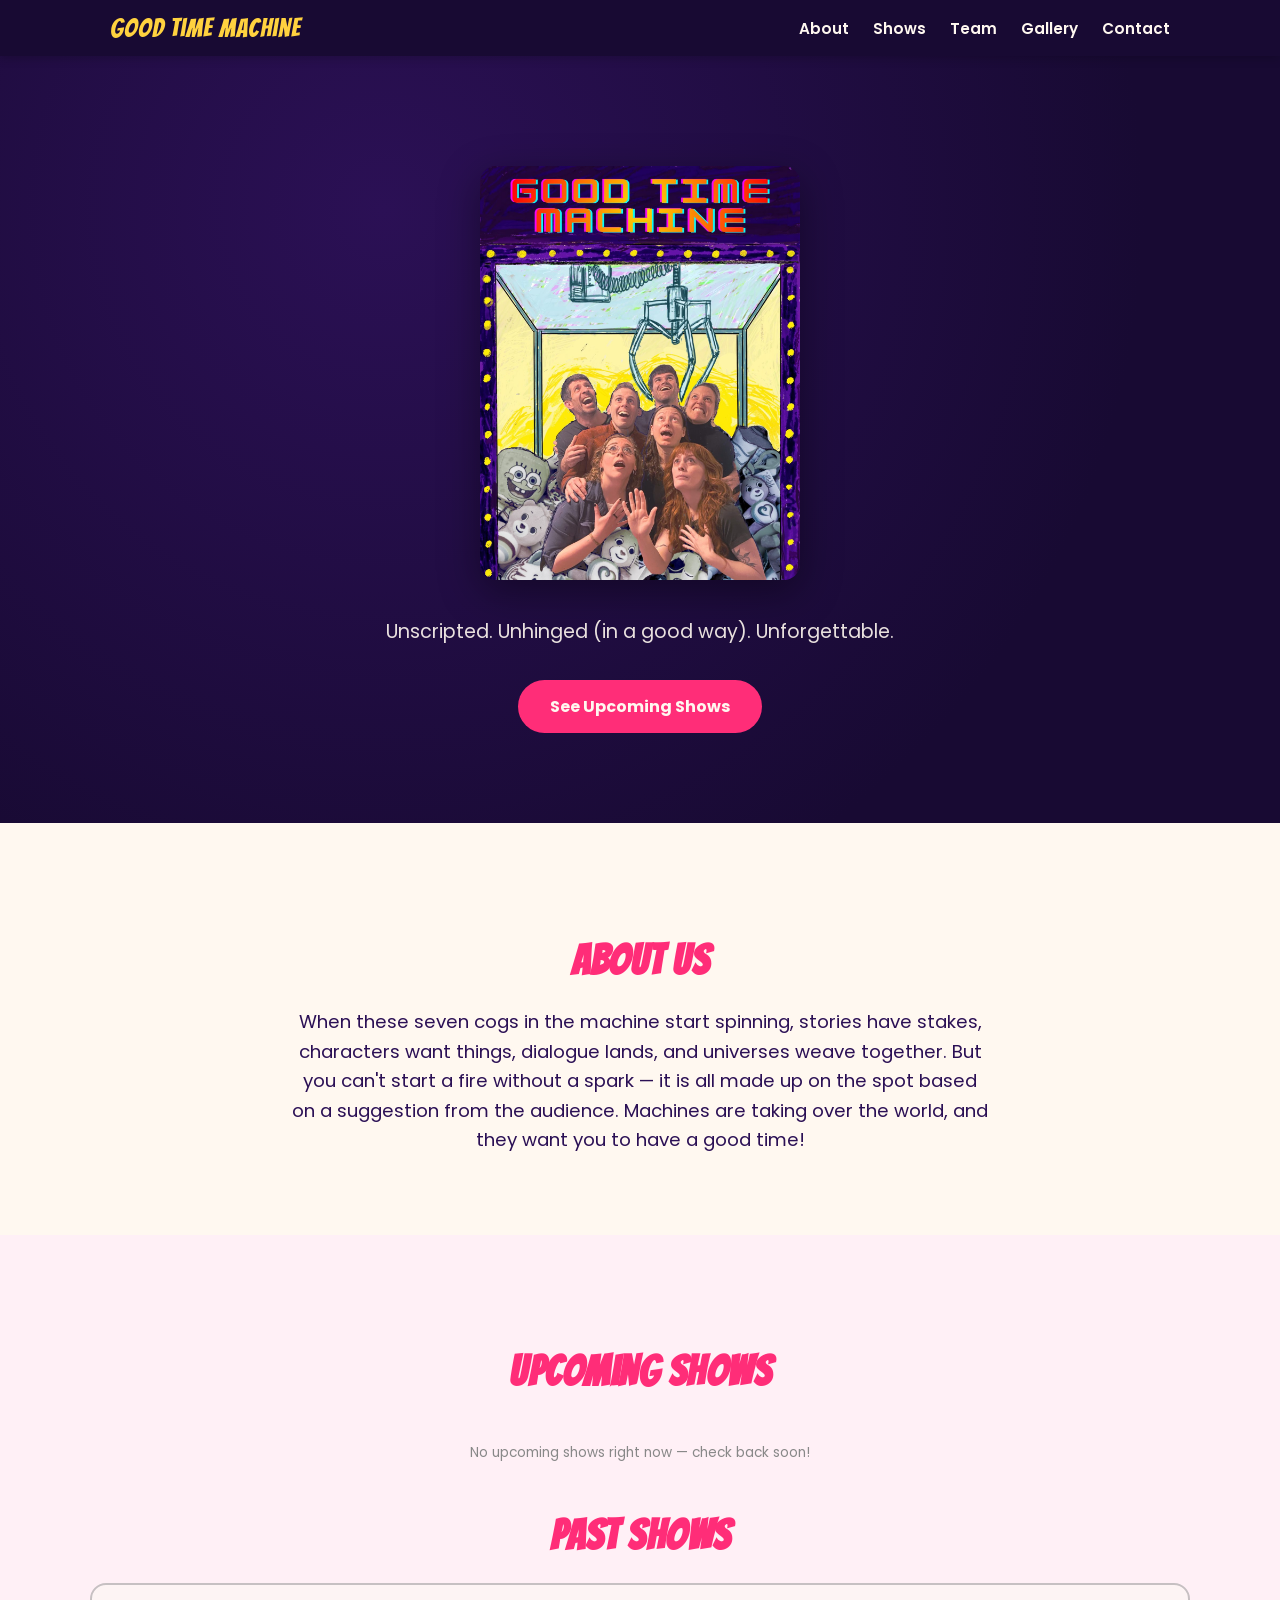
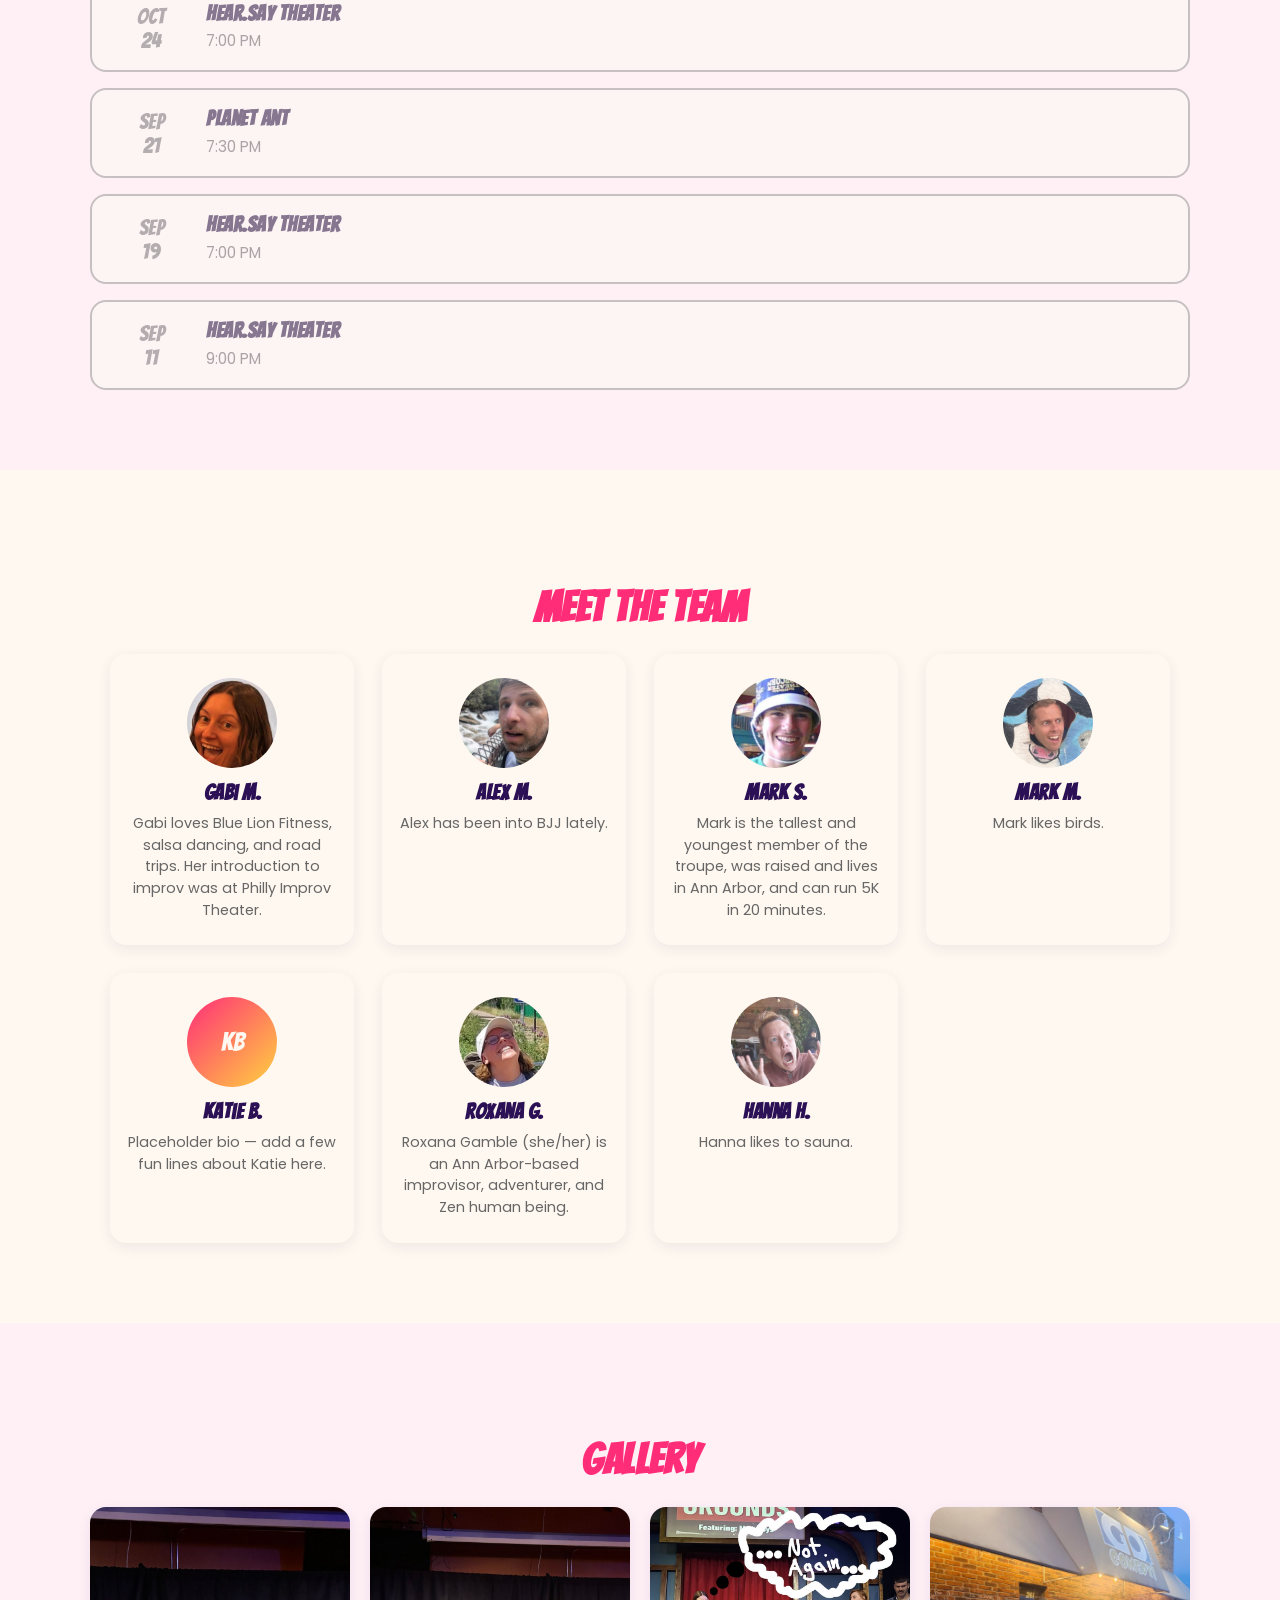
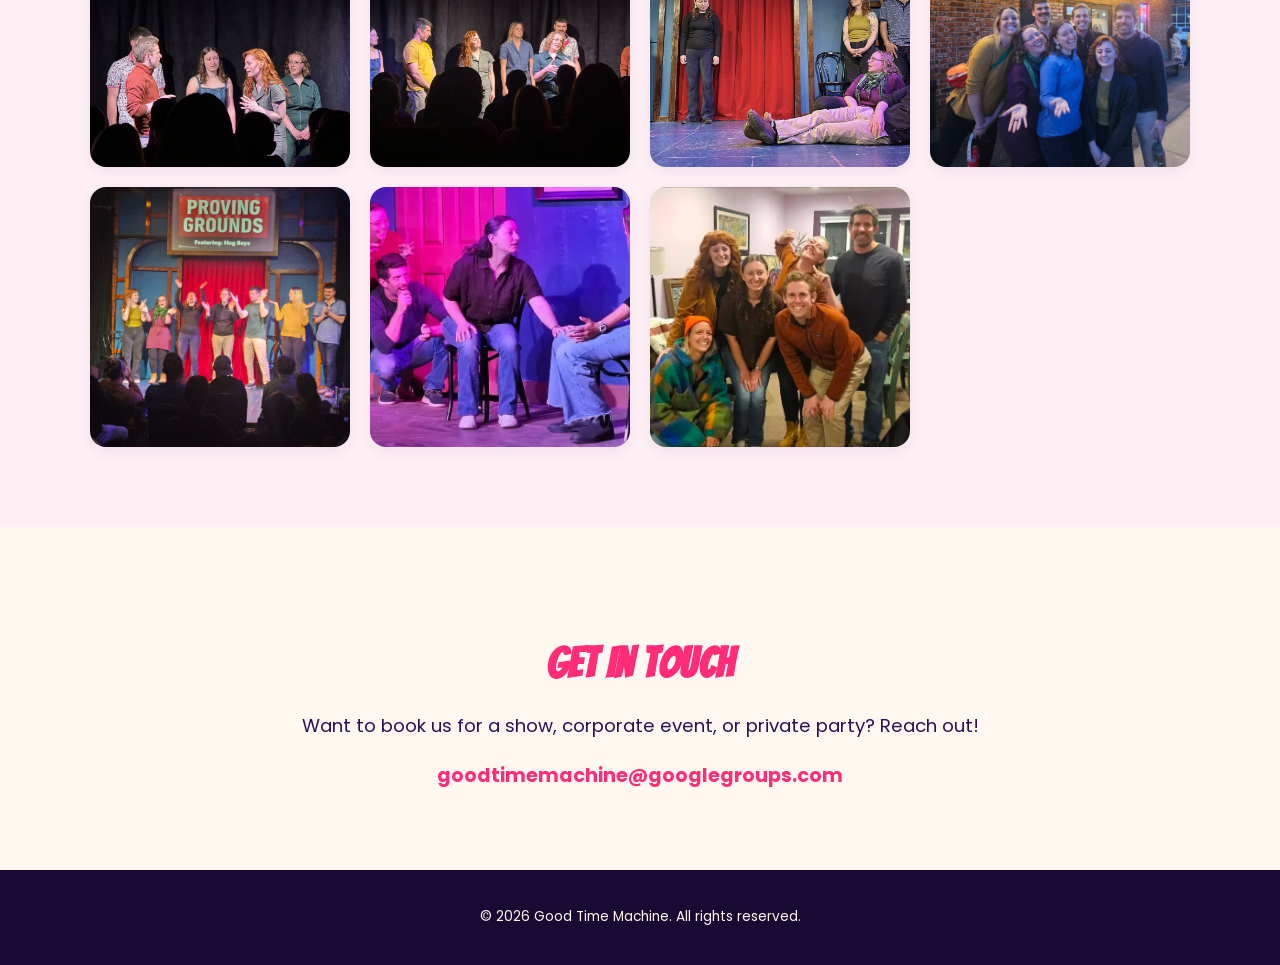
==== index.html @ f00c1096 "Update About Us copy Co-Authored-By: Claude Sonnet 5 <noreply@anthropic.com>" ====
<!DOCTYPE html>
<html lang="en">
<head>
<meta charset="UTF-8">
<meta name="viewport" content="width=device-width, initial-scale=1.0">
<title>Good Time Machine — Improv Comedy</title>
<meta name="description" content="Good Time Machine is a live improv comedy troupe. Check out our upcoming shows, meet the team, and get in touch.">
<link rel="icon" type="image/svg+xml" href="images/favicon.svg">
<link rel="preconnect" href="https://fonts.googleapis.com">
<link rel="preconnect" href="https://fonts.gstatic.com" crossorigin>
<link href="https://fonts.googleapis.com/css2?family=Bangers&family=Poppins:wght@400;600;700&display=swap" rel="stylesheet">
<link rel="stylesheet" href="styles.css">
</head>
<body>

<header class="site-header">
  <div class="nav-wrap">
    <a href="#top" class="logo">Good Time Machine</a>
    <button class="nav-toggle" id="navToggle" aria-label="Toggle navigation" aria-expanded="false">
      <span></span><span></span><span></span>
    </button>
    <nav id="navMenu">
      <a href="#about">About</a>
      <a href="#shows">Shows</a>
      <a href="#team">Team</a>
      <a href="#gallery">Gallery</a>
      <a href="#contact">Contact</a>
    </nav>
  </div>
</header>

<section id="top" class="hero">
  <div class="hero-inner">
    <img src="images/poster.jpg" alt="Good Time Machine" class="hero-poster">
    <p class="hero-sub">Unscripted. Unhinged (in a good way). Unforgettable.</p>
    <a href="#shows" class="btn">See Upcoming Shows</a>
  </div>
</section>

<section id="about" class="section">
  <h2>About Us</h2>
  <p class="section-lead">
    When these seven cogs in the machine start spinning, stories have stakes, characters want things,
    dialogue lands, and universes weave together. But you can't start a fire without a spark — it is all
    made up on the spot based on a suggestion from the audience. Machines are taking over the world,
    and they want you to have a good time!
  </p>
</section>

<section id="shows" class="section alt">
  <h2>Upcoming Shows</h2>
  <ul class="shows-list" id="upcomingShowsList">
    <li class="show-card" data-datetime="2026-09-11T21:00:00">
      <div class="show-date">SEP<br>11</div>
      <div class="show-info">
        <h3>Hear.Say Theater</h3>
        <p>9:00 PM</p>
      </div>
      <a href="https://www.crowdwork.com/e/club-mug" class="btn btn-small" target="_blank" rel="noopener">Get Tickets</a>
    </li>
    <li class="show-card" data-datetime="2026-09-19T19:00:00">
      <div class="show-date">SEP<br>19</div>
      <div class="show-info">
        <h3>Hear.Say Theater</h3>
        <p>7:00 PM</p>
      </div>
      <a href="https://www.crowdwork.com/e/saturday-night-improv-double-header" class="btn btn-small" target="_blank" rel="noopener">Get Tickets</a>
    </li>
    <li class="show-card" data-datetime="2026-09-21T19:30:00">
      <div class="show-date">SEP<br>21</div>
      <div class="show-info">
        <h3>Planet Ant</h3>
        <p>7:30 PM</p>
      </div>
      <a href="https://www.crowdwork.com/e/improv-l-monday-night-improv-w-the-planet-ant-home-team?date=2026-09-21T19:30:00" class="btn btn-small" target="_blank" rel="noopener">Get Tickets</a>
    </li>
    <li class="show-card" data-datetime="2026-10-24T19:00:00">
      <div class="show-date">OCT<br>24</div>
      <div class="show-info">
        <h3>Hear.Say Theater</h3>
        <p>7:00 PM</p>
      </div>
      <a href="https://www.crowdwork.com/e/saturday-night-improv-double-header?date=2026-10-24T19:00:00" class="btn btn-small" target="_blank" rel="noopener">Get Tickets</a>
    </li>
  </ul>
  <p class="section-note" id="noUpcomingNote" hidden>No upcoming shows right now — check back soon!</p>

  <h2 class="past-shows-heading" id="pastShowsHeading" hidden>Past Shows</h2>
  <ul class="shows-list past-shows-list" id="pastShowsList"></ul>
</section>

<section id="team" class="section">
  <h2>Meet the Team</h2>
  <div class="team-grid">

    <div class="team-card">
      <img class="team-photo" src="images/GabiM.jpg" alt="Gabi M.">
      <h3>Gabi M.</h3>
      <p class="team-bio">Gabi loves Blue Lion Fitness, salsa dancing, and road trips. Her introduction to improv was at Philly Improv Theater.</p>
    </div>

    <div class="team-card">
      <img class="team-photo" src="images/AlexM.jpg" alt="Alex M.">
      <h3>Alex M.</h3>
      <p class="team-bio">Alex has been into BJJ lately.</p>
    </div>

    <div class="team-card">
      <img class="team-photo" src="images/MarkS.jpg" alt="Mark S.">
      <h3>Mark S.</h3>
      <p class="team-bio">Mark is the tallest and youngest member of the troupe, was raised and lives in Ann Arbor, and can run 5K in 20 minutes.</p>
    </div>

    <div class="team-card">
      <img class="team-photo" src="images/MarkM.jpg" alt="Mark M.">
      <h3>Mark M.</h3>
      <p class="team-bio">Mark likes birds.</p>
    </div>

    <div class="team-card">
      <div class="team-photo" aria-hidden="true">KB</div>
      <h3>Katie B.</h3>
      <p class="team-bio">Placeholder bio — add a few fun lines about Katie here.</p>
    </div>

    <div class="team-card">
      <img class="team-photo" src="images/RoxanaG.jpg" alt="Roxana G.">
      <h3>Roxana G.</h3>
      <p class="team-bio">Roxana Gamble (she/her) is an Ann Arbor-based improvisor, adventurer, and Zen human being.</p>
    </div>

    <div class="team-card">
      <img class="team-photo" src="images/HannaH.jpg" alt="Hanna H.">
      <h3>Hanna H.</h3>
      <p class="team-bio">Hanna likes to sauna.</p>
    </div>

  </div>
</section>

<section id="gallery" class="section alt">
  <h2>Gallery</h2>
  <div class="gallery-grid">
    <figure class="gallery-item">
      <img src="images/IMG_20260822_091615.jpg" alt="Good Time Machine photo">
    </figure>
    <figure class="gallery-item">
      <img src="images/IMG_20260822_091618.jpg" alt="Good Time Machine photo">
    </figure>
    <figure class="gallery-item">
      <img src="images/IMG_20260822_091703.jpg" alt="Good Time Machine photo">
    </figure>
    <figure class="gallery-item">
      <img src="images/IMG_20260822_091710.jpg" alt="Good Time Machine photo">
    </figure>
    <figure class="gallery-item">
      <img src="images/IMG_20260822_091733.jpg" alt="Good Time Machine photo">
    </figure>
    <figure class="gallery-item">
      <img src="images/img_3_1790197143286.jpg" alt="Good Time Machine photo">
    </figure>
    <figure class="gallery-item">
      <img src="images/markup_13487.jpg" alt="Good Time Machine photo">
    </figure>
  </div>
</section>

<section id="contact" class="section">
  <h2>Get In Touch</h2>
  <p class="section-lead">Want to book us for a show, corporate event, or private party? Reach out!</p>
  <div class="contact-info">
    <a href="mailto:goodtimemachine@googlegroups.com" class="contact-link">goodtimemachine@googlegroups.com</a>
  </div>
</section>

<footer class="site-footer">
  <p>&copy; <span id="year"></span> Good Time Machine. All rights reserved.</p>
</footer>

<script src="script.js"></script>
</body>
</html>
---- styles.css ----
:root {
  --pink: #ff2d78;
  --yellow: #ffd23f;
  --purple: #2b1055;
  --purple-dark: #180a33;
  --white: #fff8f0;
  --text: #2b1055;
  --radius: 16px;
}

* { box-sizing: border-box; }

html { scroll-behavior: smooth; }

body {
  margin: 0;
  font-family: 'Poppins', sans-serif;
  color: var(--text);
  background: var(--white);
}

h1, h2, h3 {
  font-family: 'Bangers', cursive;
  letter-spacing: 0.5px;
  line-height: 1.1;
}

a { text-decoration: none; color: inherit; }

/* Header */
.site-header {
  position: sticky;
  top: 0;
  z-index: 100;
  background: var(--purple-dark);
  box-shadow: 0 2px 10px rgba(0,0,0,0.2);
}

.nav-wrap {
  max-width: 1100px;
  margin: 0 auto;
  padding: 14px 20px;
  display: flex;
  align-items: center;
  justify-content: space-between;
}

.logo {
  font-family: 'Bangers', cursive;
  font-size: 1.6rem;
  color: var(--yellow);
  letter-spacing: 1px;
}

nav#navMenu {
  display: flex;
  gap: 24px;
}

nav#navMenu a {
  color: var(--white);
  font-weight: 600;
  font-size: 0.95rem;
  transition: color 0.2s;
}

nav#navMenu a:hover { color: var(--pink); }

.nav-toggle {
  display: none;
  flex-direction: column;
  gap: 5px;
  background: none;
  border: none;
  cursor: pointer;
  padding: 6px;
}

.nav-toggle span {
  width: 26px;
  height: 3px;
  background: var(--white);
  border-radius: 2px;
}

/* Hero */
.hero {
  background: radial-gradient(circle at 30% 20%, var(--purple) 0%, var(--purple-dark) 70%);
  color: var(--white);
  text-align: center;
  padding: 110px 20px 90px;
}

.hero-poster {
  max-width: 320px;
  width: 100%;
  border-radius: var(--radius);
  box-shadow: 0 12px 40px rgba(0, 0, 0, 0.4);
  margin-bottom: 30px;
}

.hero h1 {
  font-size: clamp(3rem, 9vw, 6rem);
  margin: 0 0 20px;
  color: var(--white);
  text-shadow: 4px 4px 0 var(--pink);
}

.hero-sub {
  font-size: 1.2rem;
  max-width: 520px;
  margin: 0 auto 34px;
  opacity: 0.9;
}

.btn {
  display: inline-block;
  background: var(--pink);
  color: var(--white);
  font-weight: 700;
  padding: 14px 32px;
  border-radius: 50px;
  transition: transform 0.2s, background 0.2s;
}

.btn:hover {
  background: var(--yellow);
  color: var(--purple-dark);
  transform: translateY(-2px);
}

.btn-small {
  padding: 8px 20px;
  font-size: 0.9rem;
}

/* Sections */
.section {
  max-width: 1100px;
  margin: 0 auto;
  padding: 80px 20px;
}

.section.alt {
  background: #fff0f6;
  max-width: 100%;
}

.section.alt > * {
  max-width: 1100px;
  margin-left: auto;
  margin-right: auto;
}

.section h2 {
  font-size: 2.6rem;
  color: var(--pink);
  margin-bottom: 24px;
  text-align: center;
}

.section-lead {
  font-size: 1.15rem;
  max-width: 700px;
  margin: 0 auto;
  text-align: center;
  line-height: 1.6;
}

.section-note {
  text-align: center;
  color: #888;
  font-size: 0.85rem;
  margin-top: 24px;
}

/* Shows */
.shows-list {
  list-style: none;
  padding: 0;
  margin: 0 auto;
  max-width: 700px;
  display: flex;
  flex-direction: column;
  gap: 16px;
}

.show-card {
  display: flex;
  align-items: center;
  gap: 20px;
  background: var(--white);
  border: 2px solid var(--purple);
  border-radius: var(--radius);
  padding: 18px 24px;
}

.show-date {
  font-family: 'Bangers', cursive;
  font-size: 1.4rem;
  color: var(--purple);
  min-width: 70px;
  text-align: center;
}

.show-info { flex: 1; }

.show-info h3 {
  margin: 0 0 4px;
  font-size: 1.3rem;
  color: var(--text);
}

.show-info p {
  margin: 0;
  color: #666;
  font-size: 0.95rem;
}

.past-shows-heading {
  font-size: 1.8rem;
  color: var(--purple);
  text-align: center;
  margin: 50px 0 24px;
}

.show-card.is-past {
  opacity: 0.55;
  border-color: #999;
  filter: grayscale(40%);
}

.show-card.is-past .show-date {
  color: #777;
}

/* Team */
.team-grid {
  display: grid;
  grid-template-columns: repeat(auto-fit, minmax(200px, 1fr));
  gap: 28px;
}

.team-card {
  text-align: center;
  background: var(--white);
  border-radius: var(--radius);
  padding: 24px 16px;
  box-shadow: 0 4px 14px rgba(43, 16, 85, 0.08);
}

.team-photo {
  width: 90px;
  height: 90px;
  margin: 0 auto 14px;
  border-radius: 50%;
}

div.team-photo {
  background: linear-gradient(135deg, var(--pink), var(--yellow));
  display: flex;
  align-items: center;
  justify-content: center;
  font-family: 'Bangers', cursive;
  font-size: 1.6rem;
  color: var(--white);
}

img.team-photo {
  object-fit: cover;
  display: block;
}

.team-card h3 {
  font-size: 1.3rem;
  color: var(--purple);
  margin: 0 0 8px;
}

.team-bio {
  font-size: 0.9rem;
  color: #666;
  line-height: 1.5;
  margin: 0;
}

/* Gallery */
.gallery-grid {
  display: grid;
  grid-template-columns: repeat(auto-fit, minmax(240px, 1fr));
  gap: 20px;
}

.gallery-item {
  margin: 0;
  background: var(--white);
  border-radius: var(--radius);
  overflow: hidden;
  box-shadow: 0 4px 14px rgba(43, 16, 85, 0.08);
}

.gallery-item img {
  width: 100%;
  height: 260px;
  object-fit: cover;
  display: block;
}

.gallery-item figcaption {
  text-align: center;
  padding: 10px;
  font-size: 0.9rem;
  color: #666;
}

.gallery-item.img-missing img {
  display: none;
}

.gallery-item.img-missing::before {
  content: "Add images/poster.jpg";
  display: flex;
  align-items: center;
  justify-content: center;
  height: 260px;
  background: #f1e6f7;
  color: #999;
  font-size: 0.9rem;
}

/* Contact */
.contact-info {
  text-align: center;
  margin-top: 20px;
}

.contact-link {
  font-size: 1.2rem;
  font-weight: 700;
  color: var(--pink);
}

.social-links {
  display: flex;
  justify-content: center;
  gap: 20px;
  margin-top: 20px;
}

.social-link {
  font-weight: 600;
  color: var(--purple);
  border-bottom: 2px solid var(--yellow);
  padding-bottom: 2px;
}

/* Footer */
.site-footer {
  background: var(--purple-dark);
  color: var(--white);
  text-align: center;
  padding: 24px;
  font-size: 0.85rem;
}

/* Mobile */
@media (max-width: 720px) {
  .nav-toggle { display: flex; }

  nav#navMenu {
    position: absolute;
    top: 100%;
    left: 0;
    right: 0;
    background: var(--purple-dark);
    flex-direction: column;
    gap: 0;
    max-height: 0;
    overflow: hidden;
    transition: max-height 0.3s ease;
  }

  nav#navMenu.open {
    max-height: 300px;
  }

  nav#navMenu a {
    padding: 14px 20px;
    border-top: 1px solid rgba(255,255,255,0.1);
  }
}
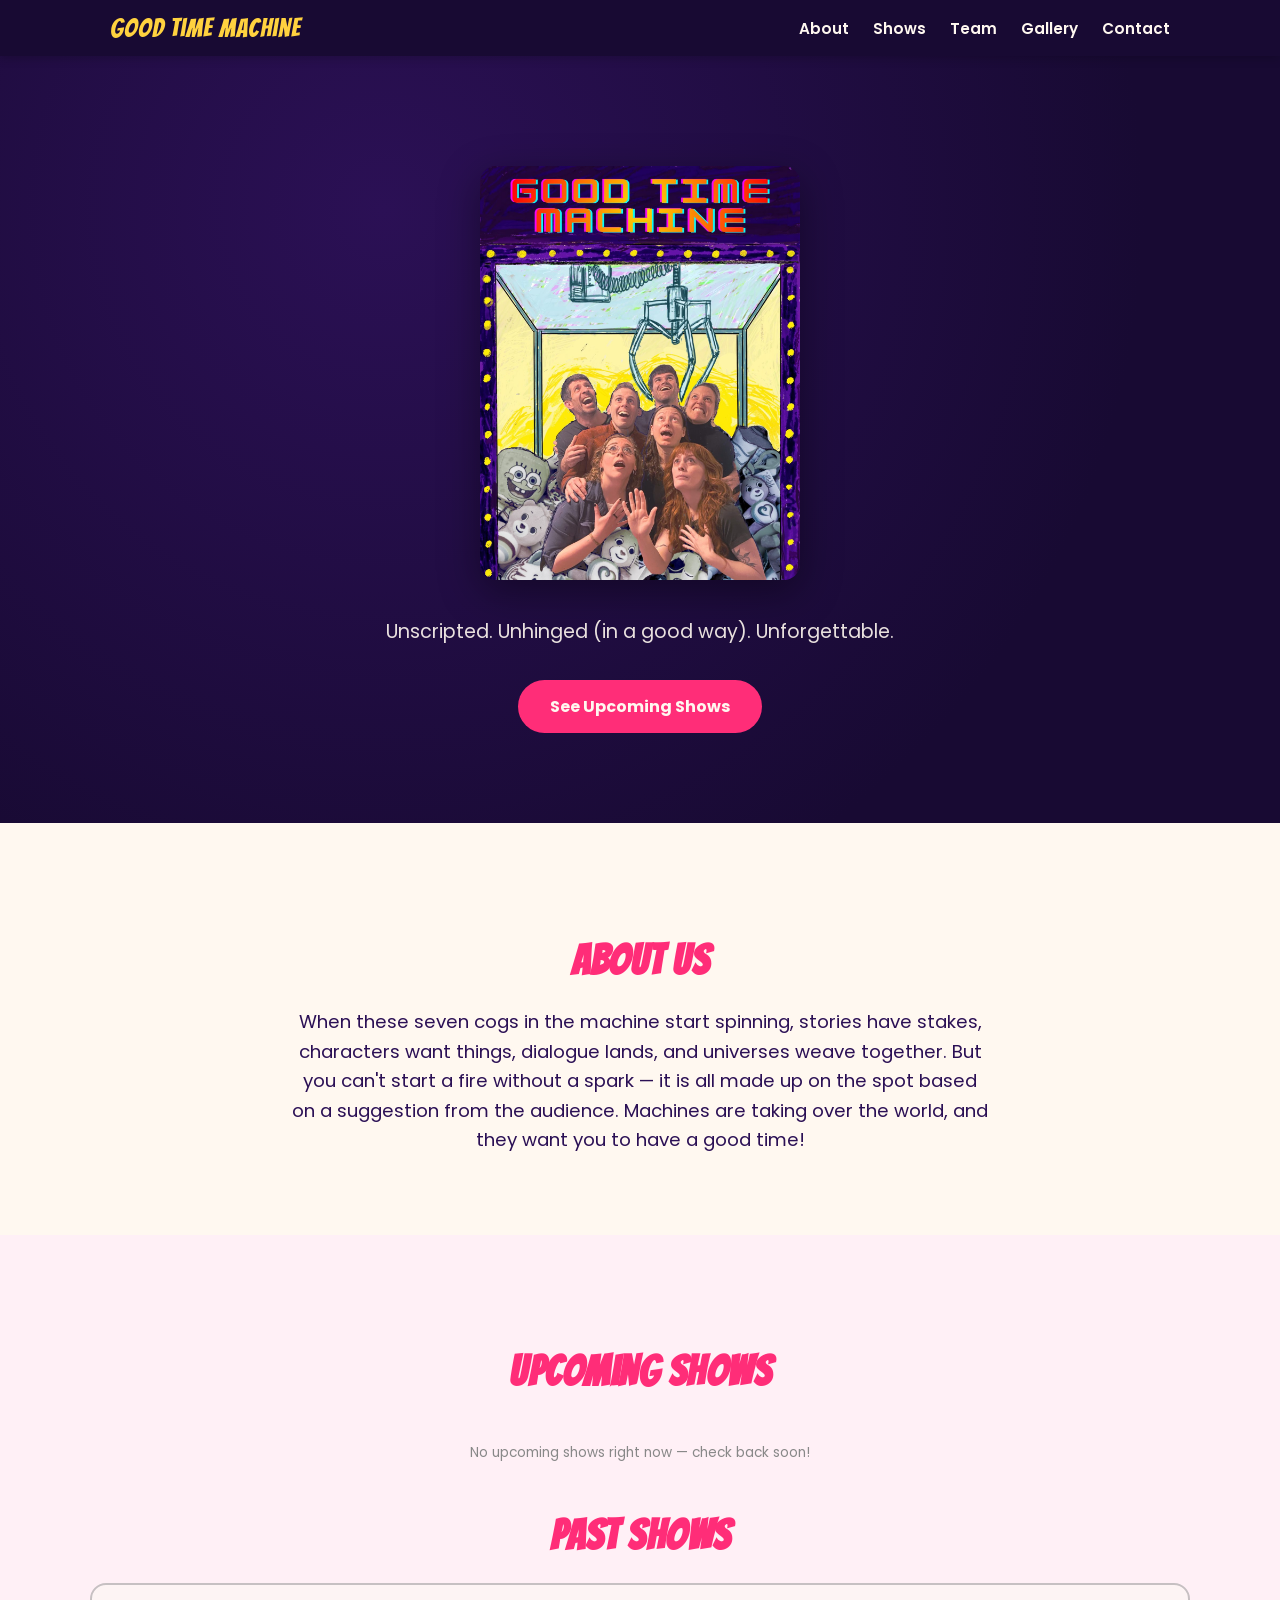
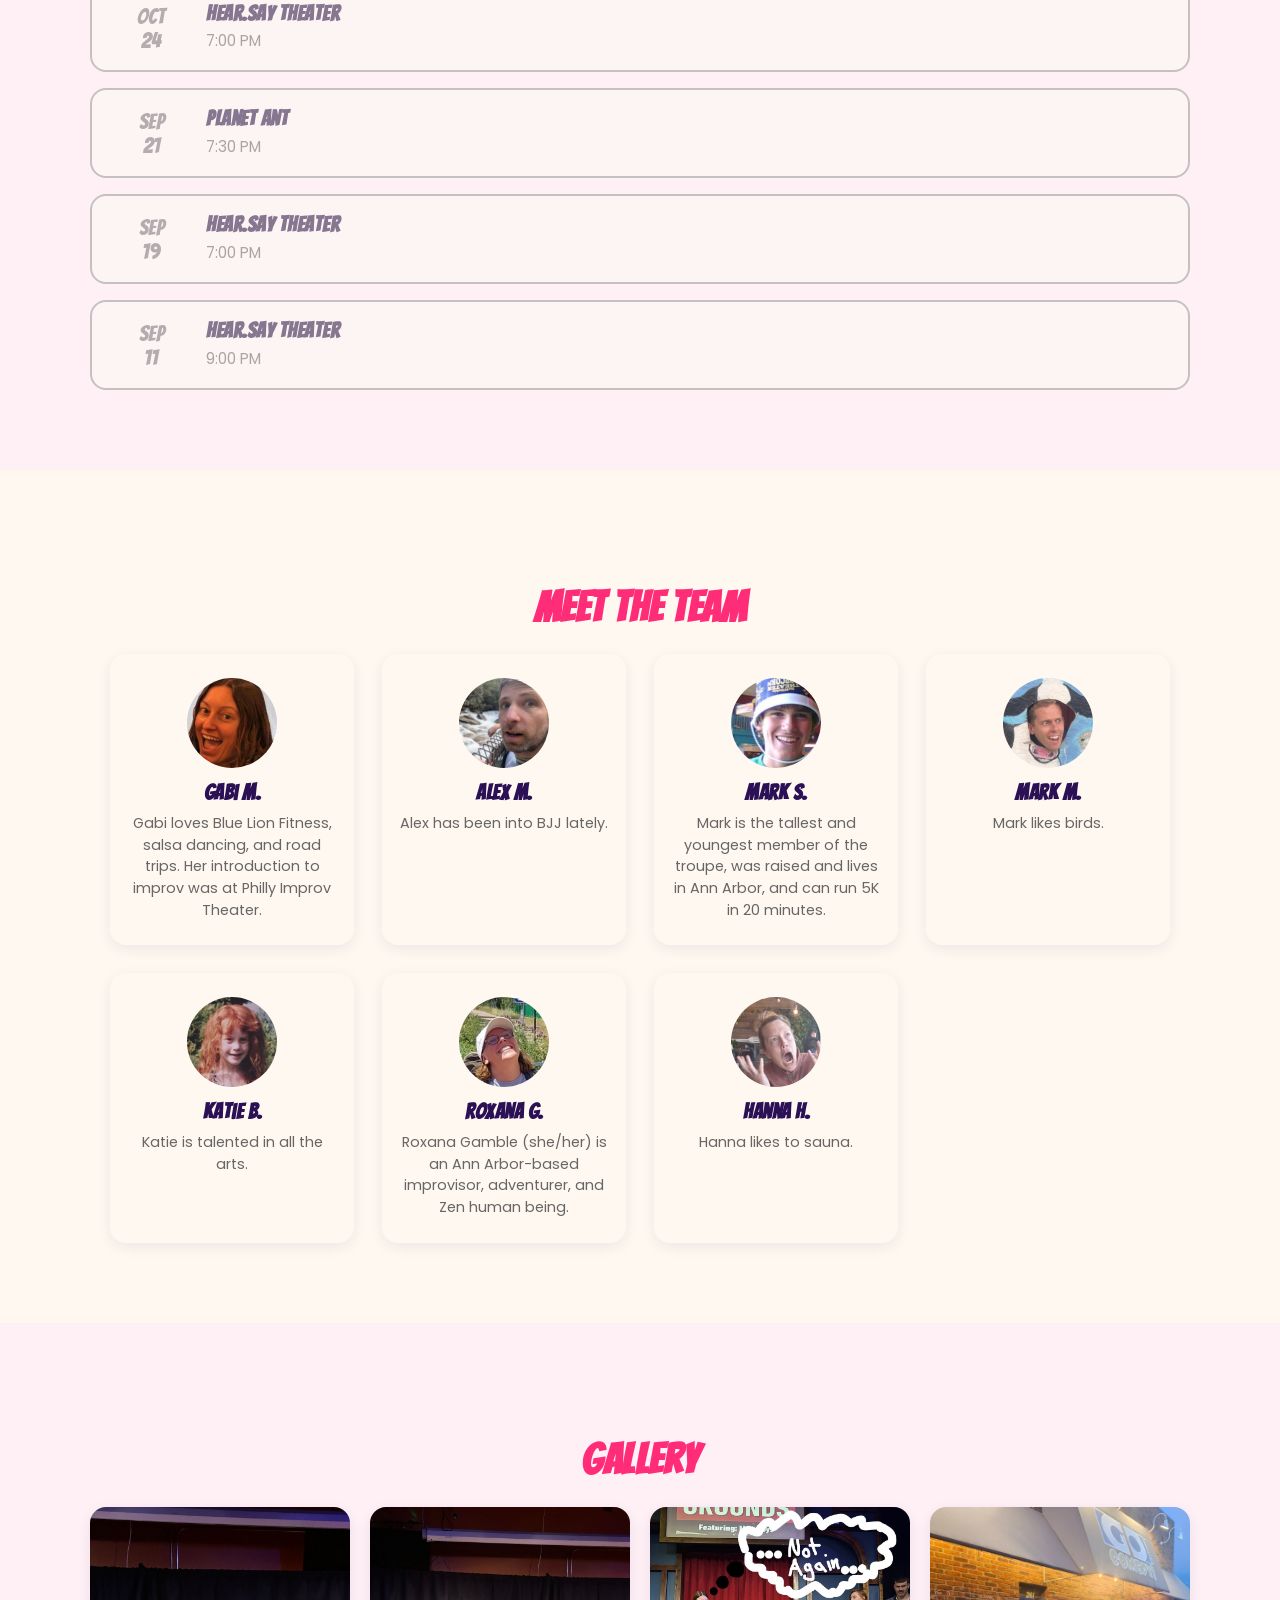
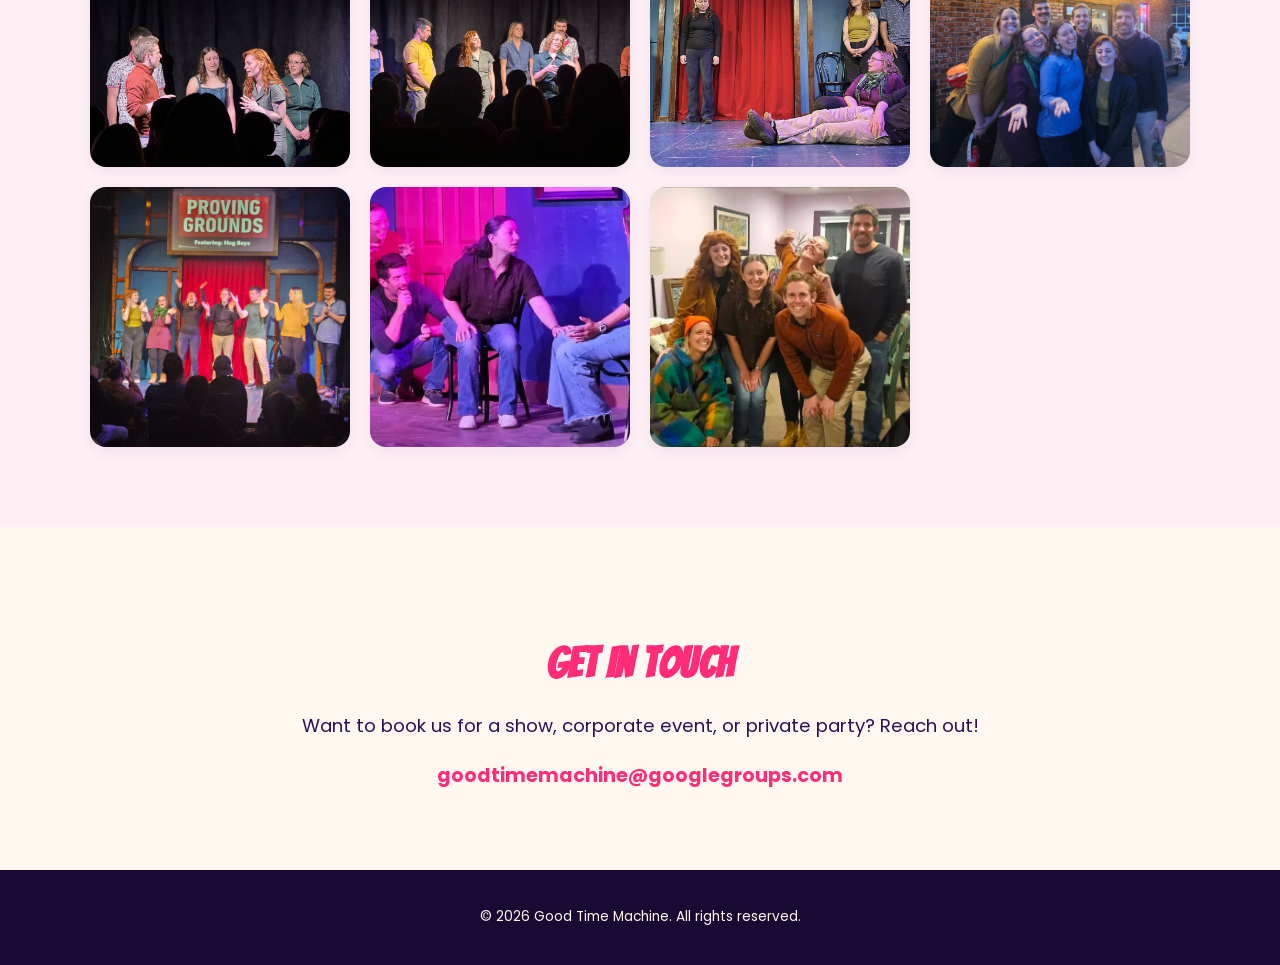
==== commit 1287cc1c: "Add Katie B.'s headshot and bio Co-Authored-By: Claude Sonnet 5.5 <noreply@anthropic.com>" ====
--- a/index.html
+++ b/index.html
@@ -118,9 +118,9 @@
     </div>
 
     <div class="team-card">
-      <div class="team-photo" aria-hidden="true">KB</div>
+      <img class="team-photo" src="images/KatieB.jpg" alt="Katie B.">
       <h3>Katie B.</h3>
-      <p class="team-bio">Placeholder bio — add a few fun lines about Katie here.</p>
+      <p class="team-bio">Katie is talented in all the arts.</p>
     </div>
 
     <div class="team-card">
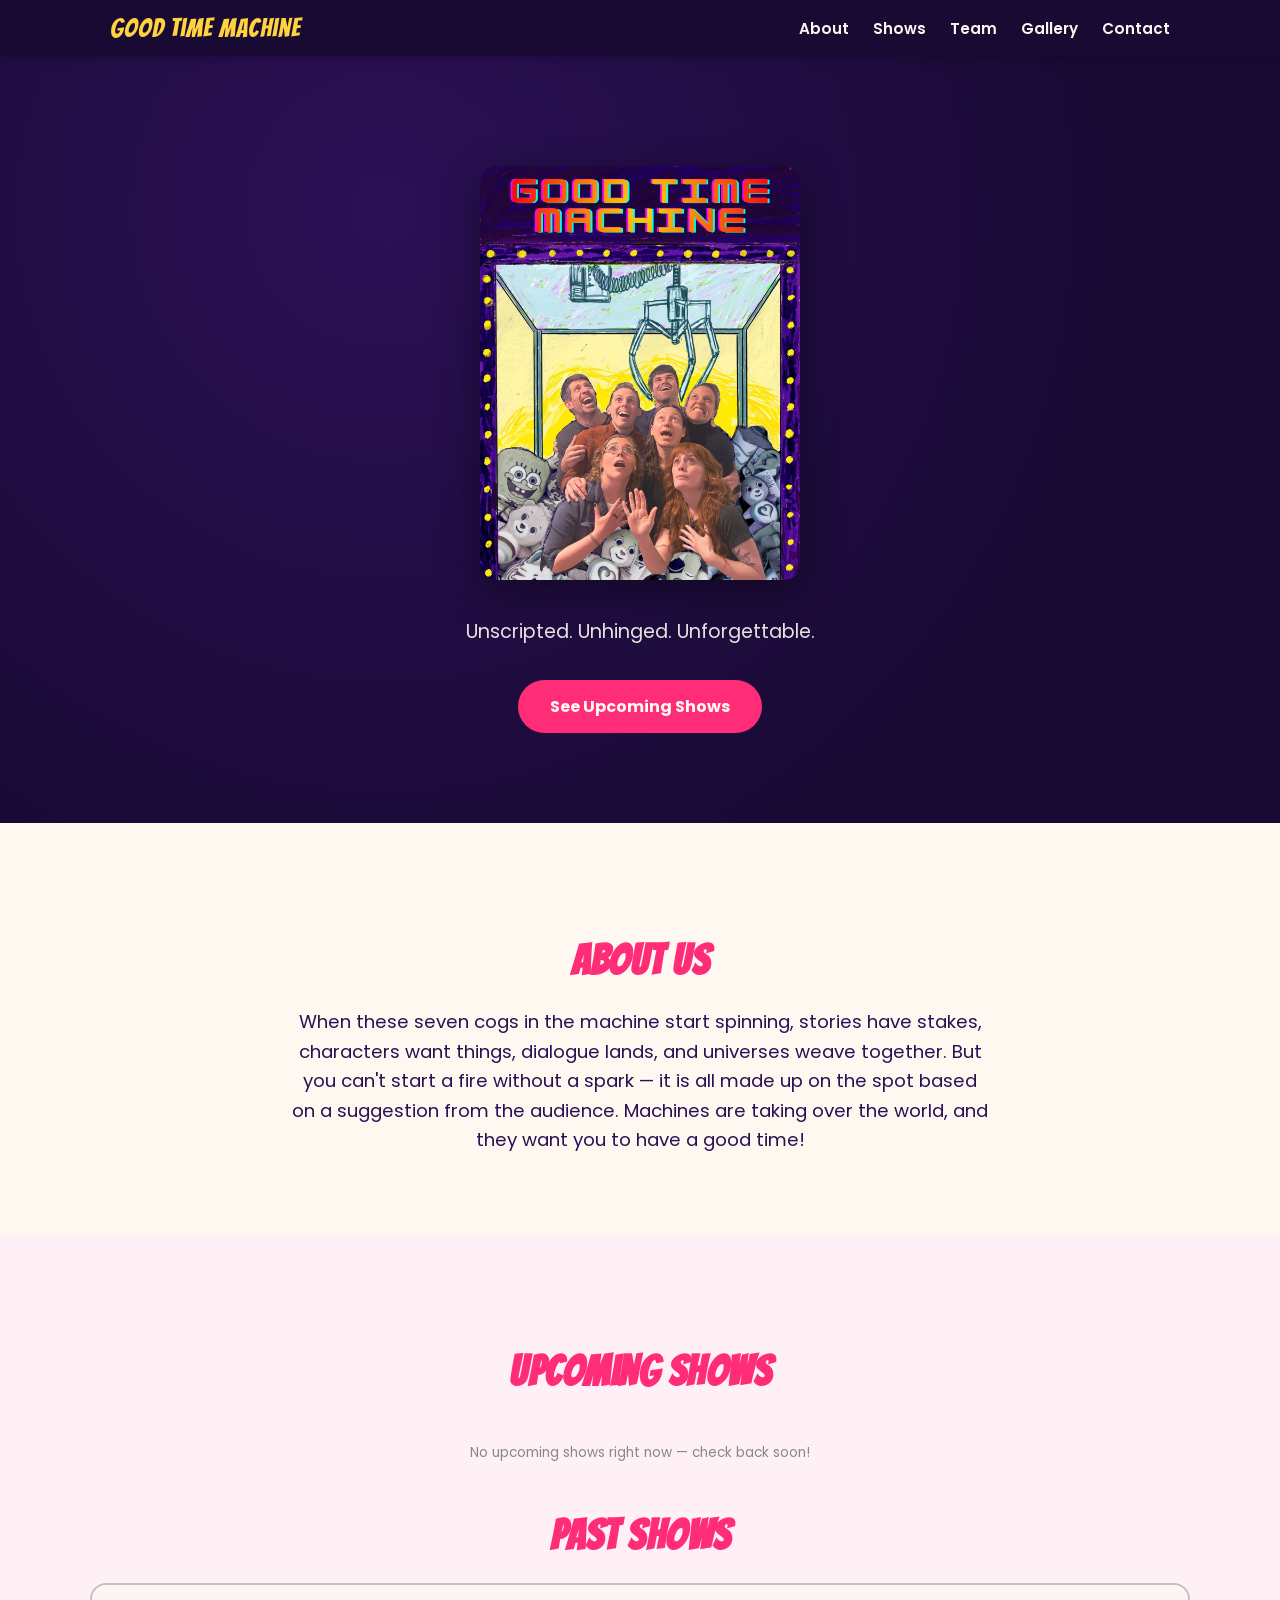
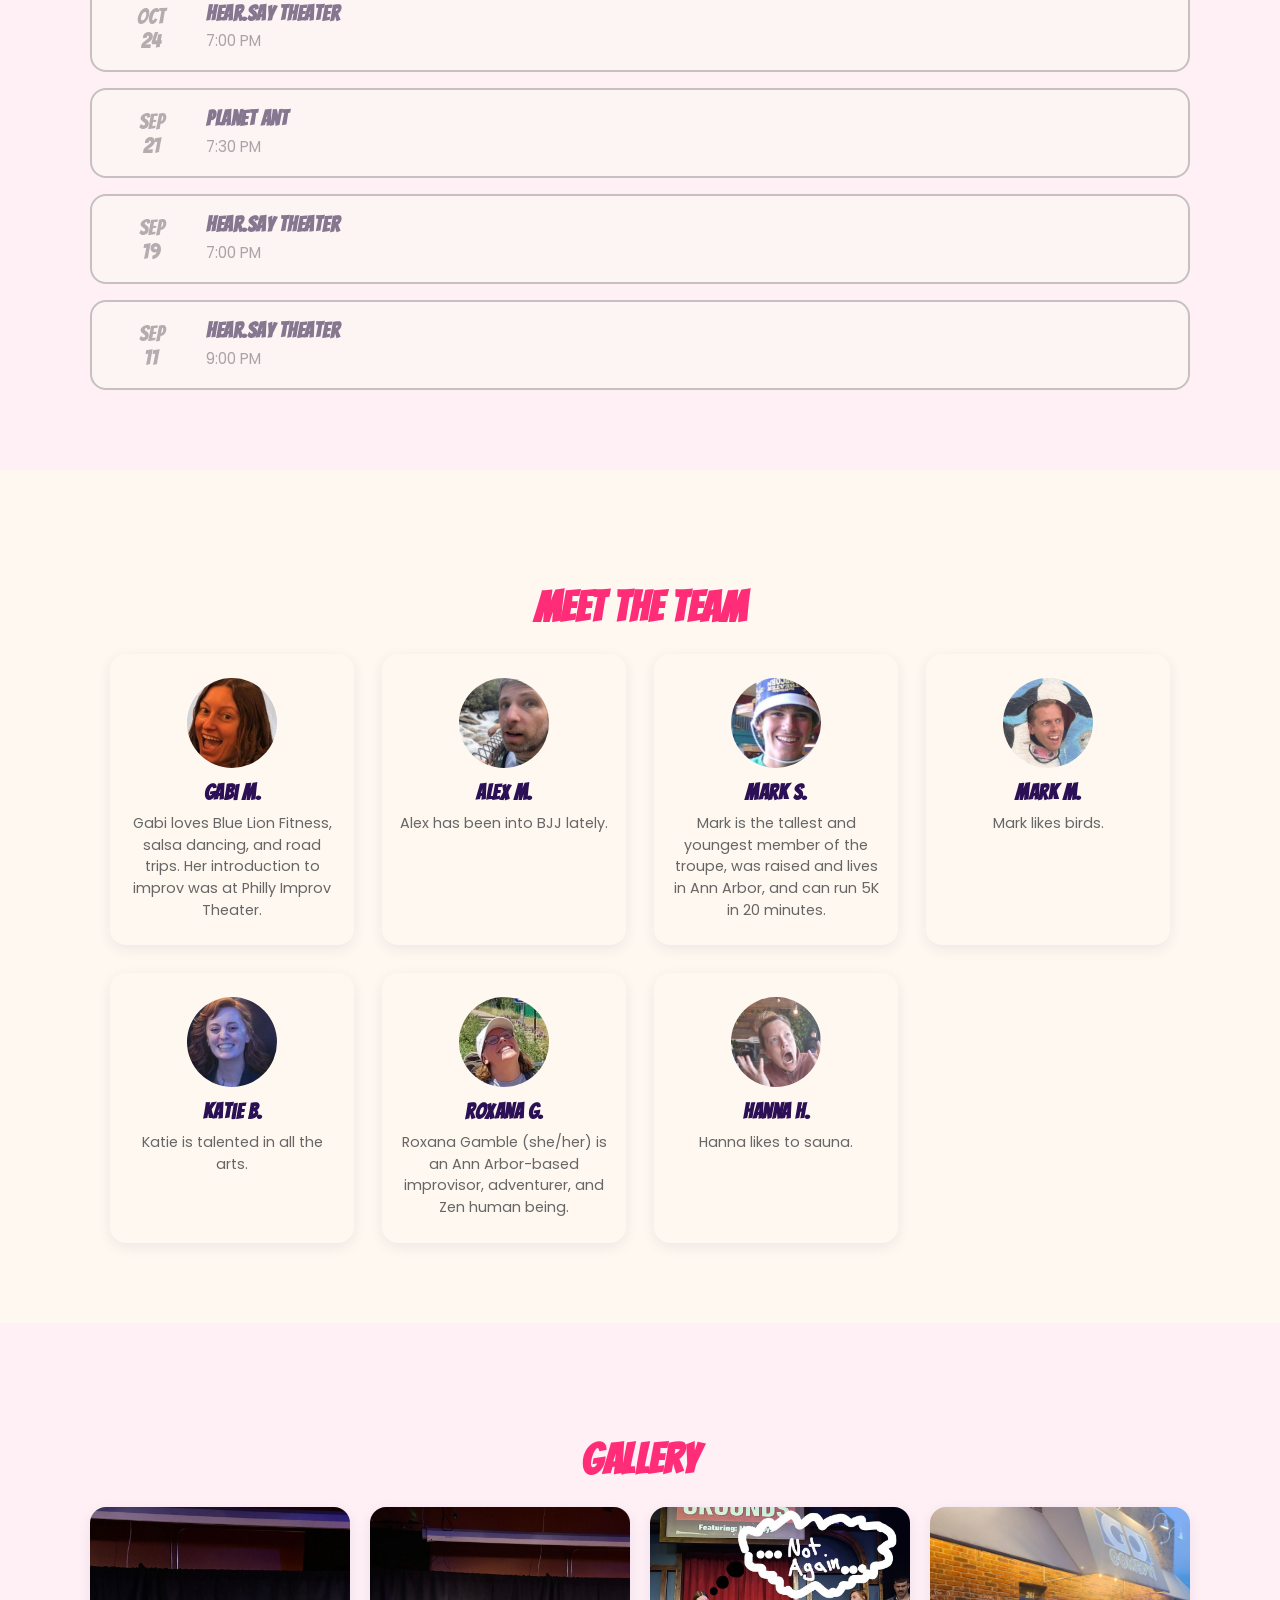
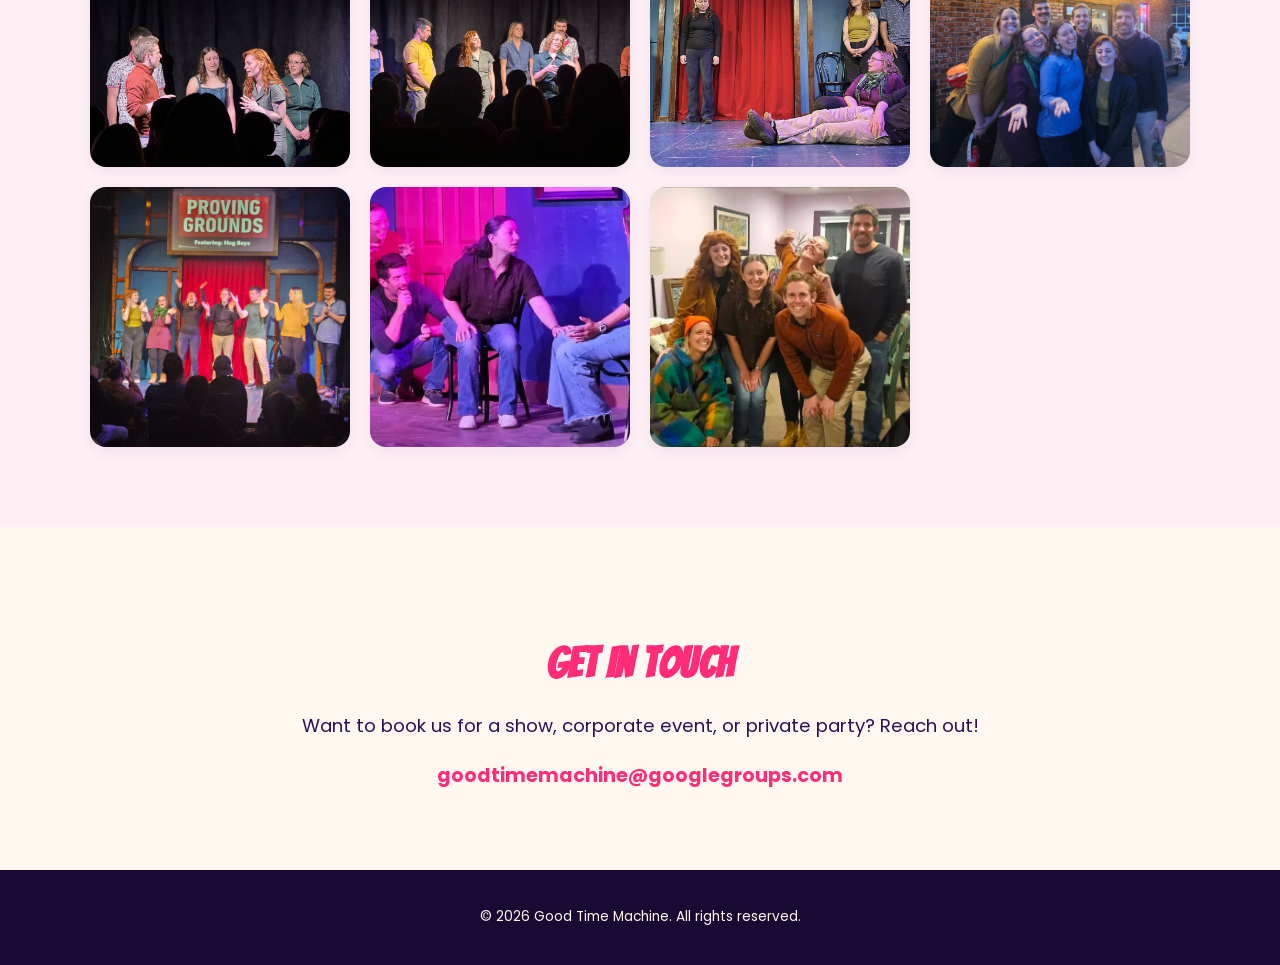
==== commit 7a42aa2d: "Remove "(in a good way)" from hero tagline Co-Authored-By: Claude Sonnet 5.5 <noreply@anthropic.com>" ====
--- a/index.html
+++ b/index.html
@@ -32,7 +32,7 @@
 <section id="top" class="hero">
   <div class="hero-inner">
     <img src="images/poster.jpg" alt="Good Time Machine" class="hero-poster">
-    <p class="hero-sub">Unscripted. Unhinged (in a good way). Unforgettable.</p>
+    <p class="hero-sub">Unscripted. Unhinged. Unforgettable.</p>
     <a href="#shows" class="btn">See Upcoming Shows</a>
   </div>
 </section>
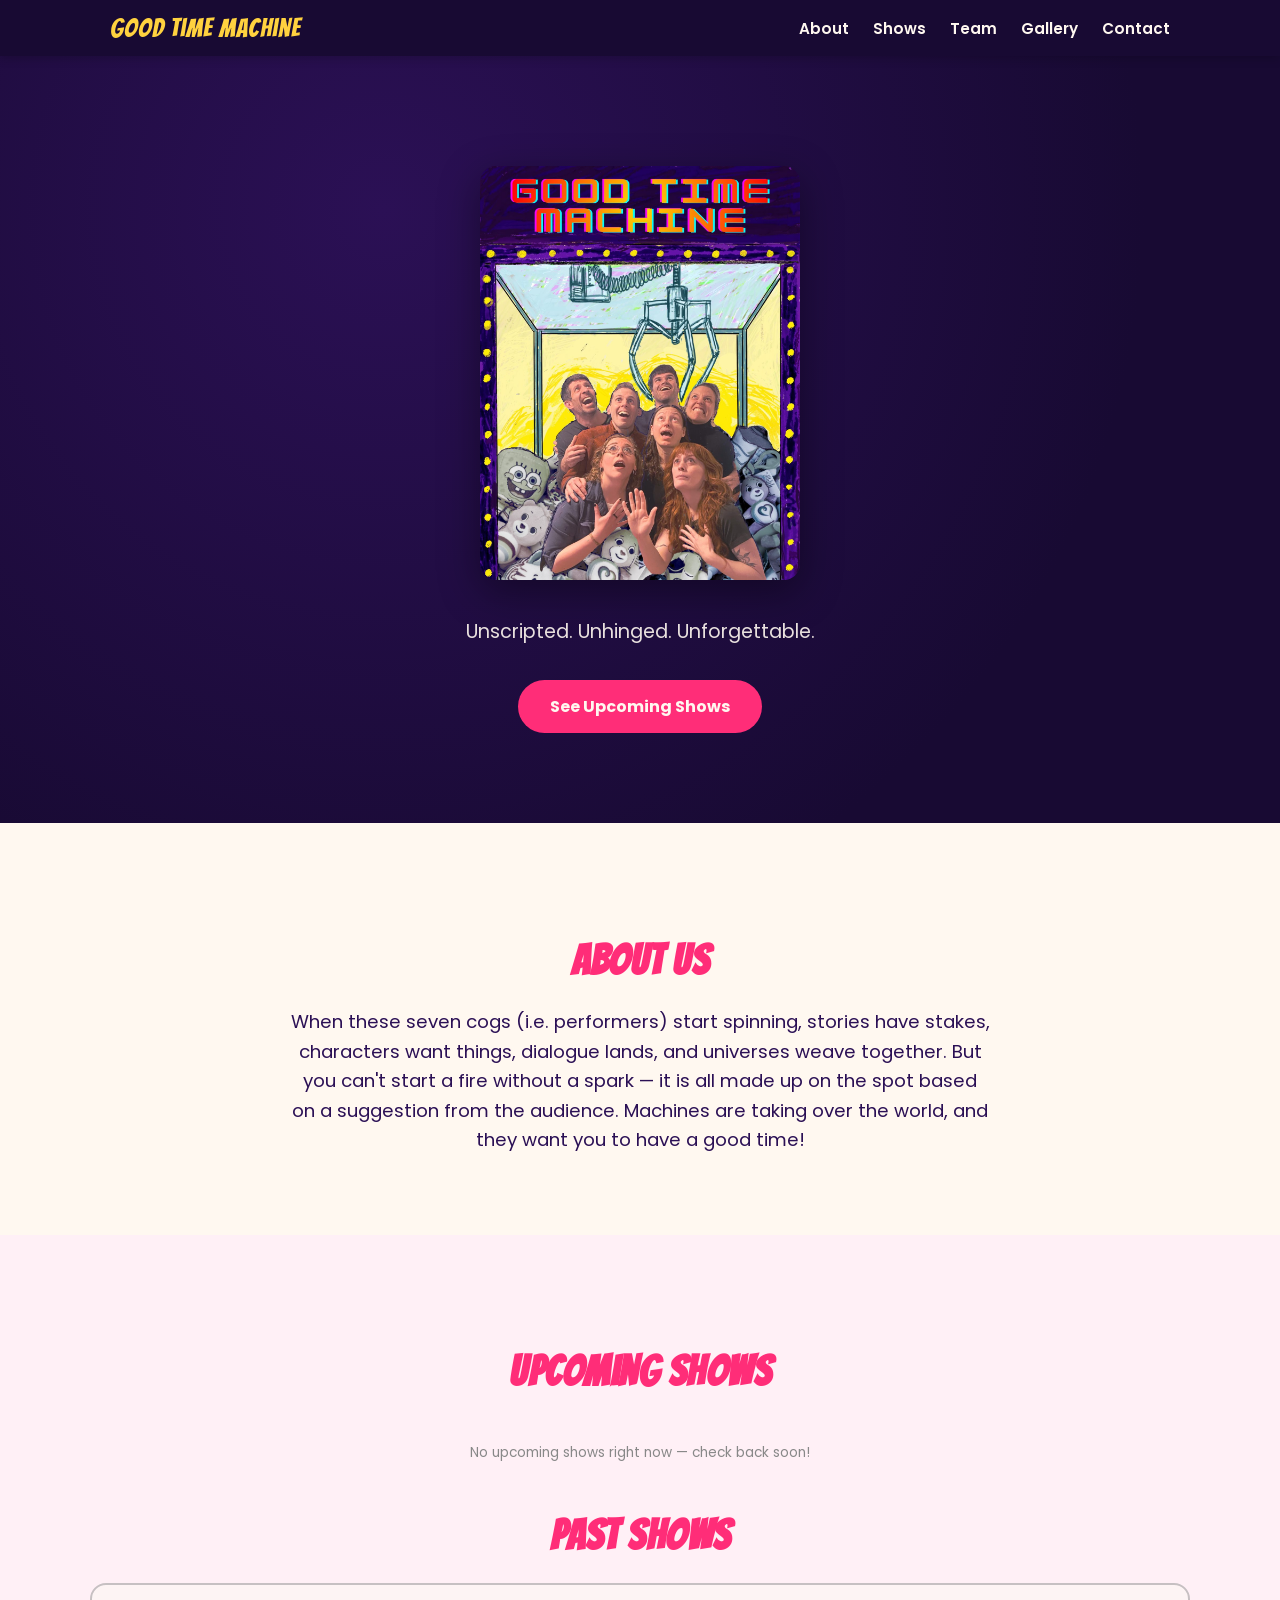
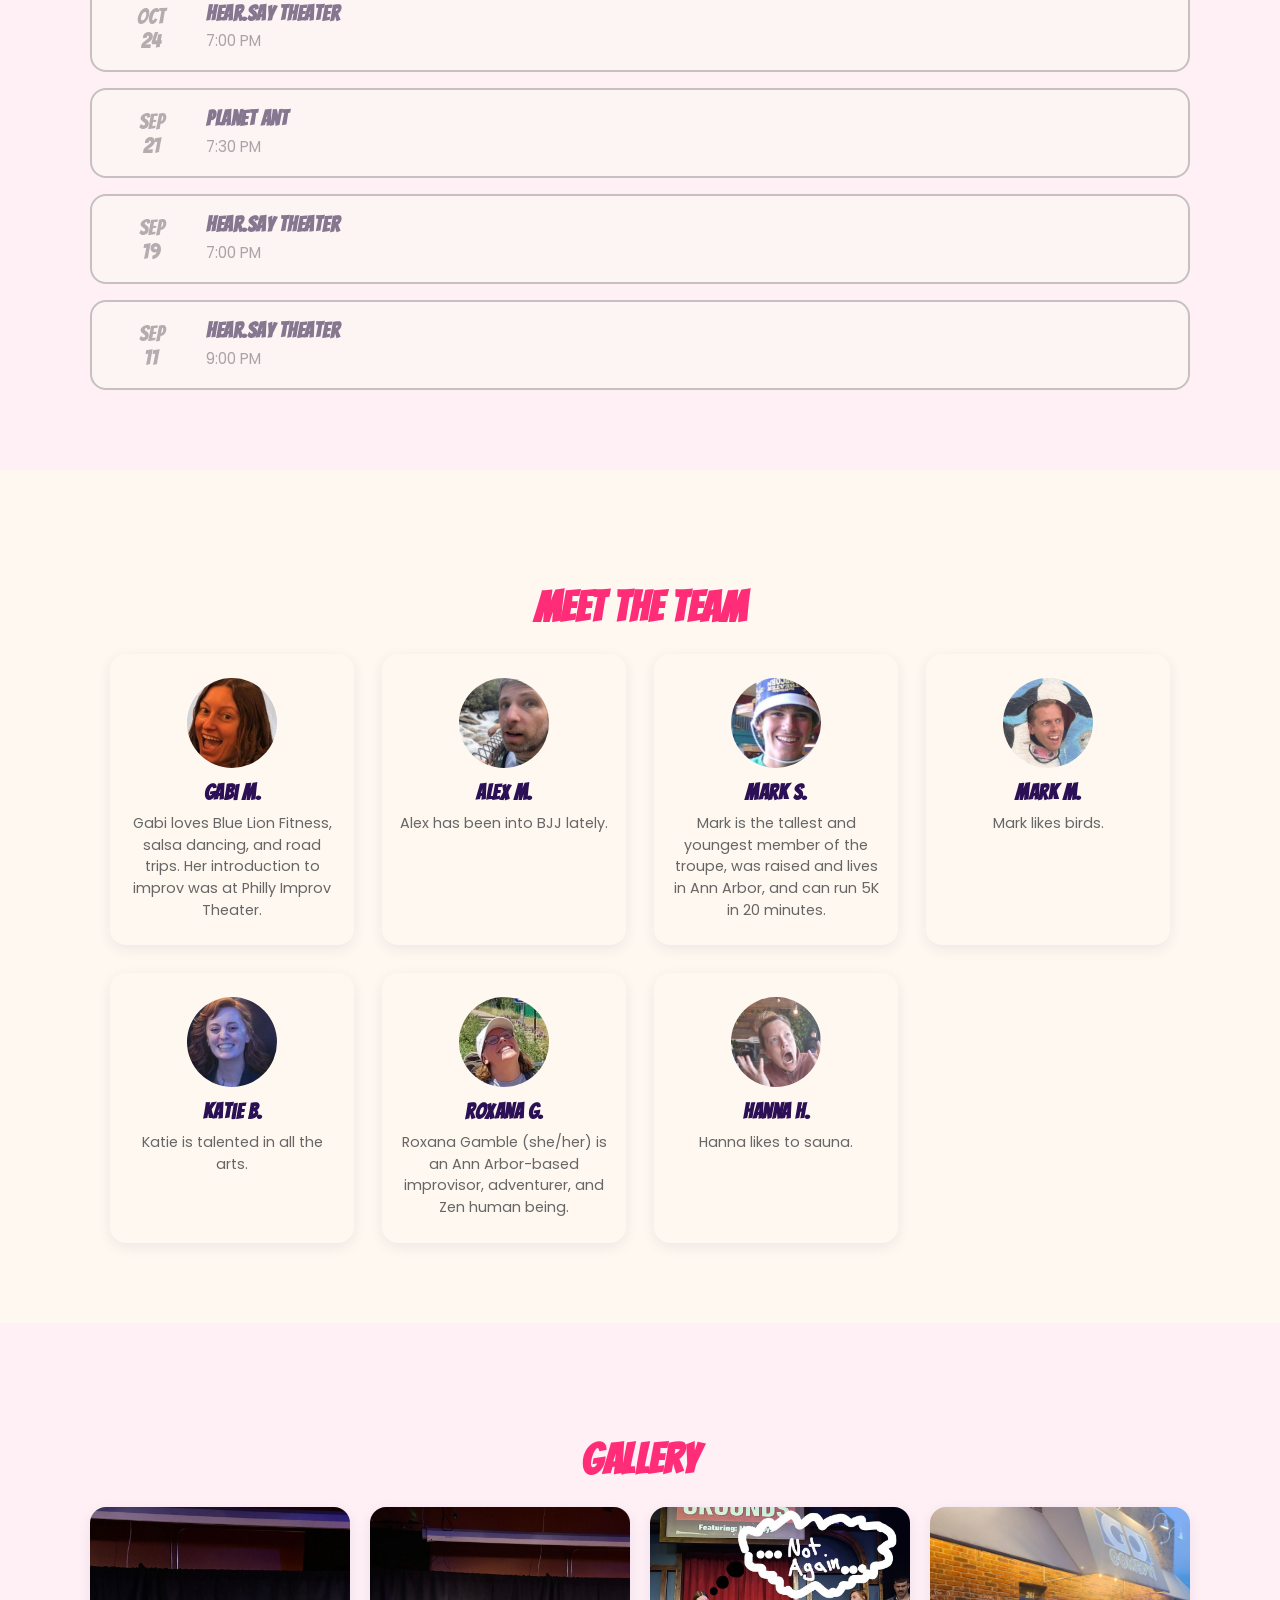
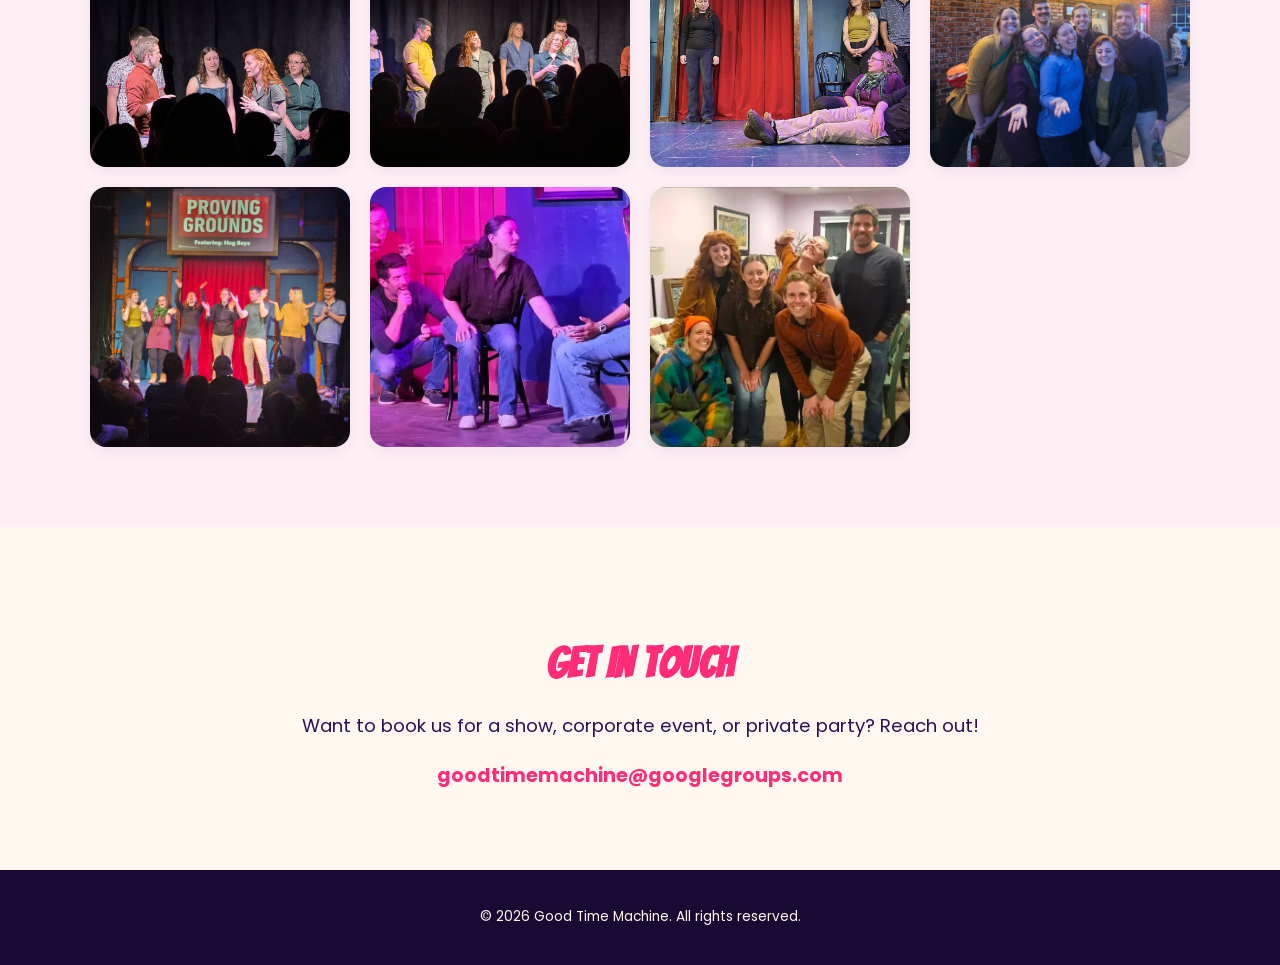
==== commit 730e6bc5: "Clarify "cogs" as performers in About Us Co-Authored-By: Claude Sonnet 5.5 <noreply@anthropic.com>" ====
--- a/index.html
+++ b/index.html
@@ -40,7 +40,7 @@
 <section id="about" class="section">
   <h2>About Us</h2>
   <p class="section-lead">
-    When these seven cogs in the machine start spinning, stories have stakes, characters want things,
+    When these seven cogs (i.e. performers) start spinning, stories have stakes, characters want things,
     dialogue lands, and universes weave together. But you can't start a fire without a spark — it is all
     made up on the spot based on a suggestion from the audience. Machines are taking over the world,
     and they want you to have a good time!
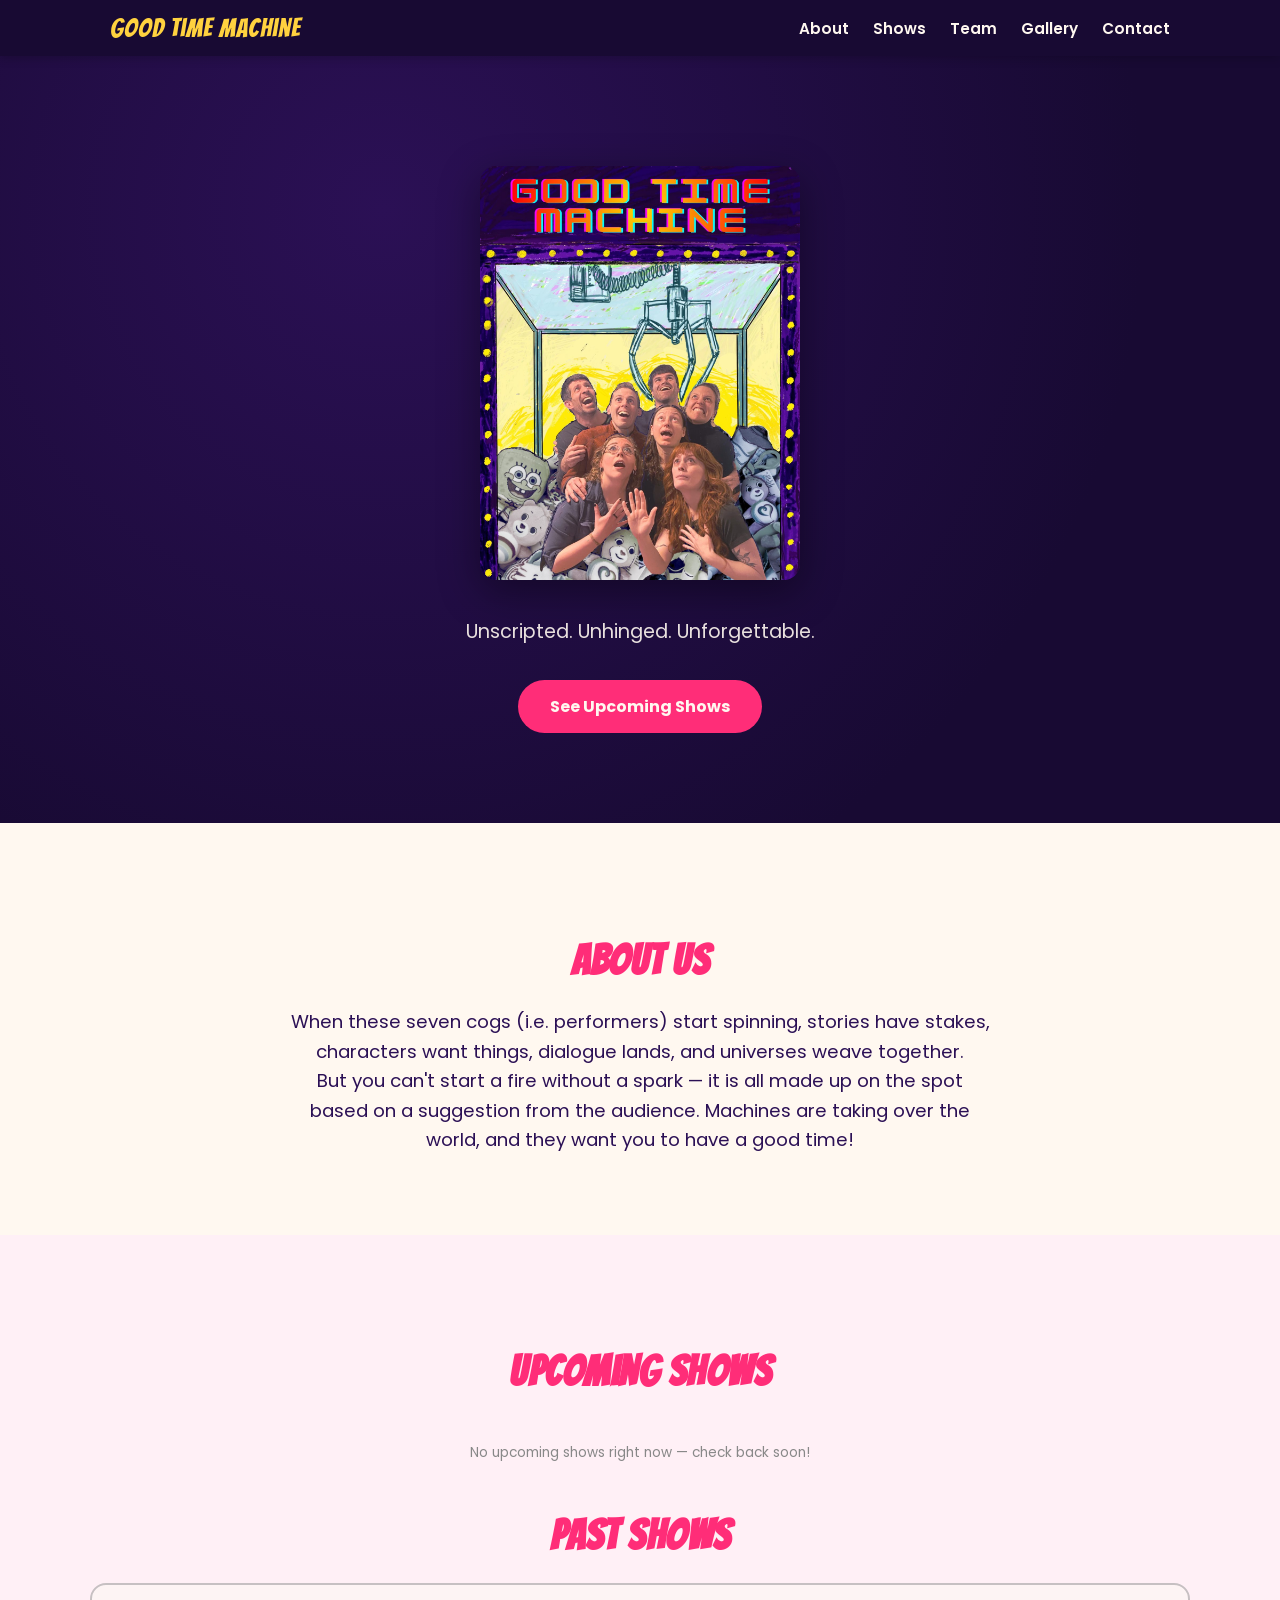
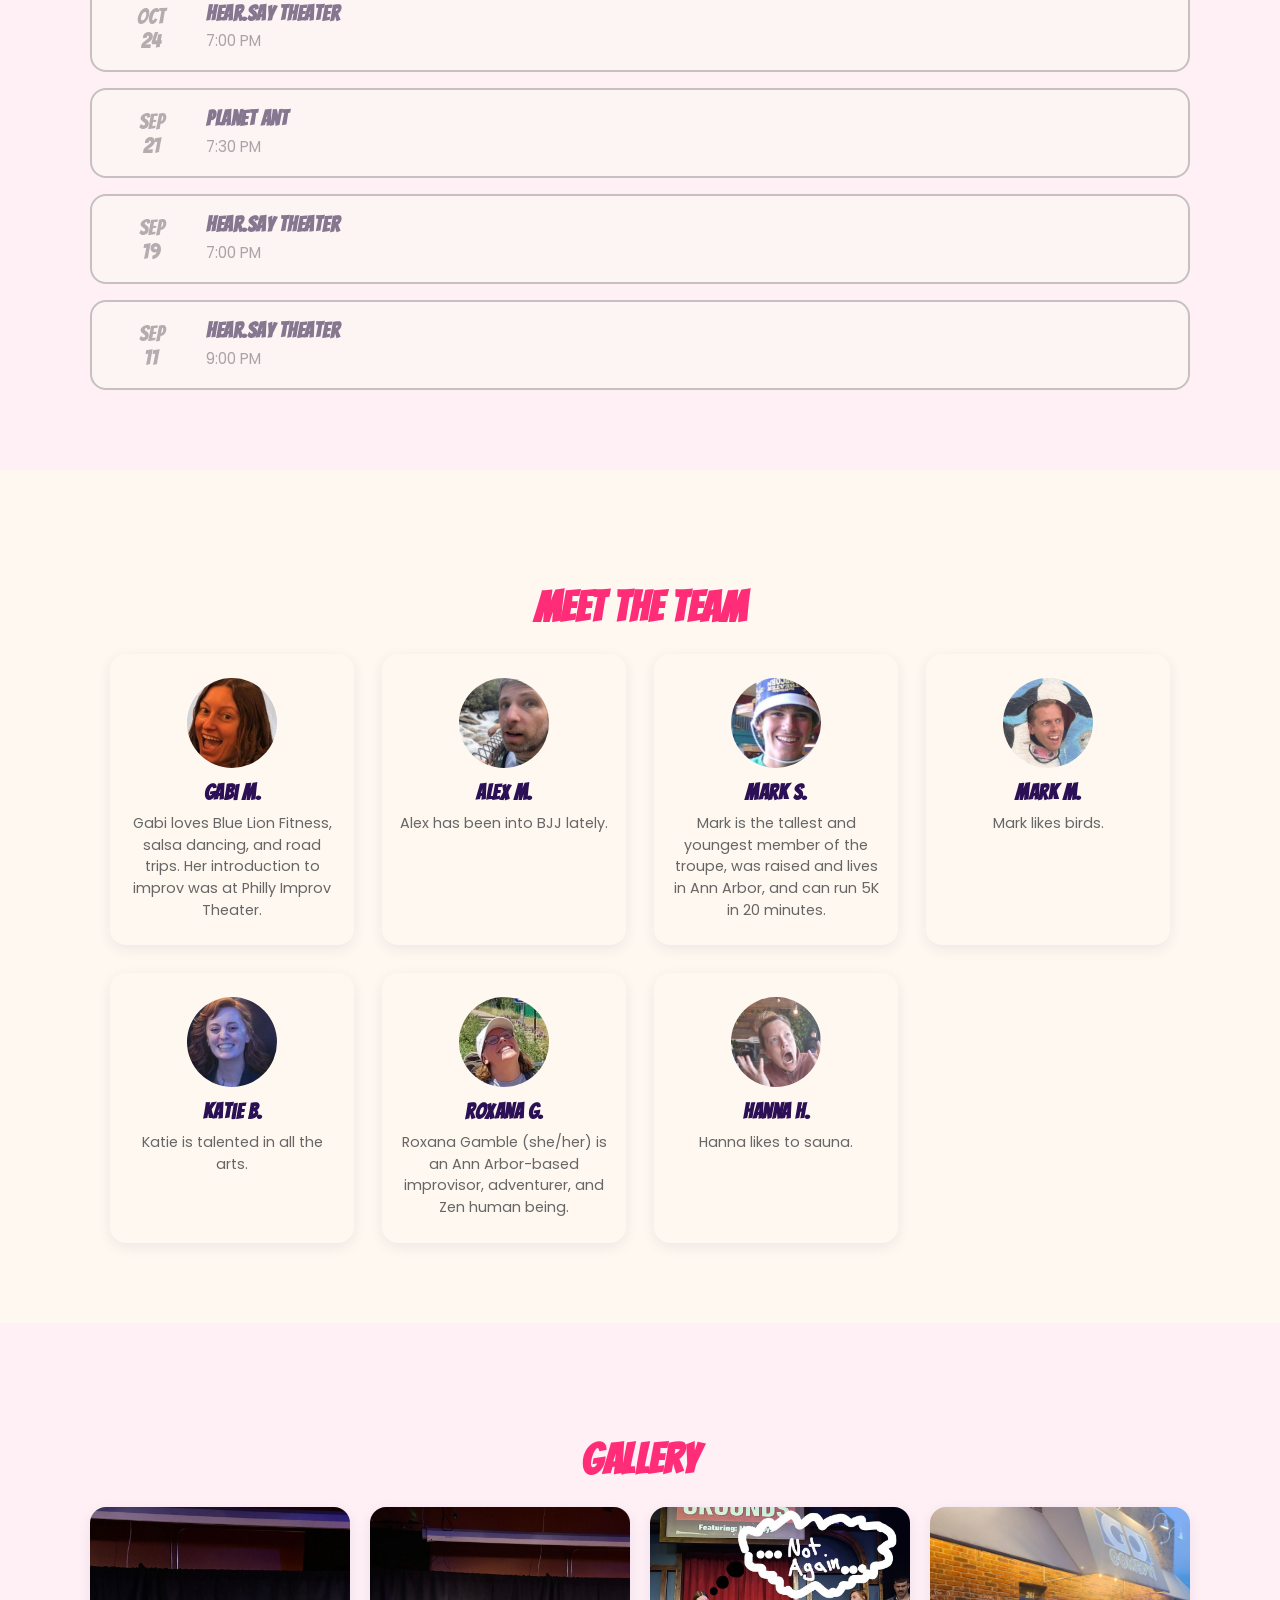
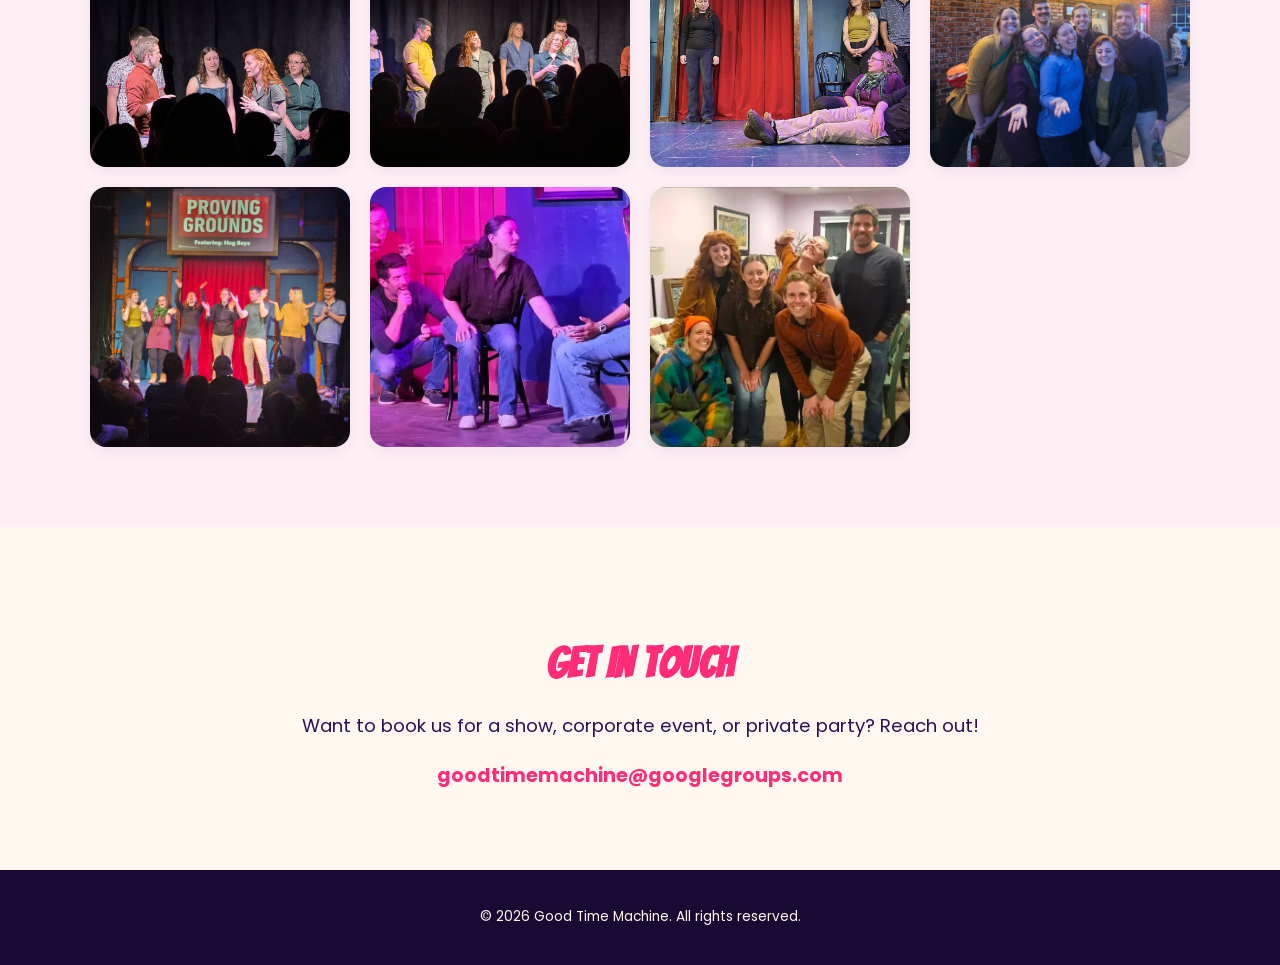
==== commit ed77dd0f: "Add line break before "But you can't start a fire" in About Us Co-Authored-By: Claude Sonnet 5.5 <no" ====
--- a/index.html
+++ b/index.html
@@ -41,7 +41,8 @@
   <h2>About Us</h2>
   <p class="section-lead">
     When these seven cogs (i.e. performers) start spinning, stories have stakes, characters want things,
-    dialogue lands, and universes weave together. But you can't start a fire without a spark — it is all
+    dialogue lands, and universes weave together.<br>
+    But you can't start a fire without a spark — it is all
     made up on the spot based on a suggestion from the audience. Machines are taking over the world,
     and they want you to have a good time!
   </p>
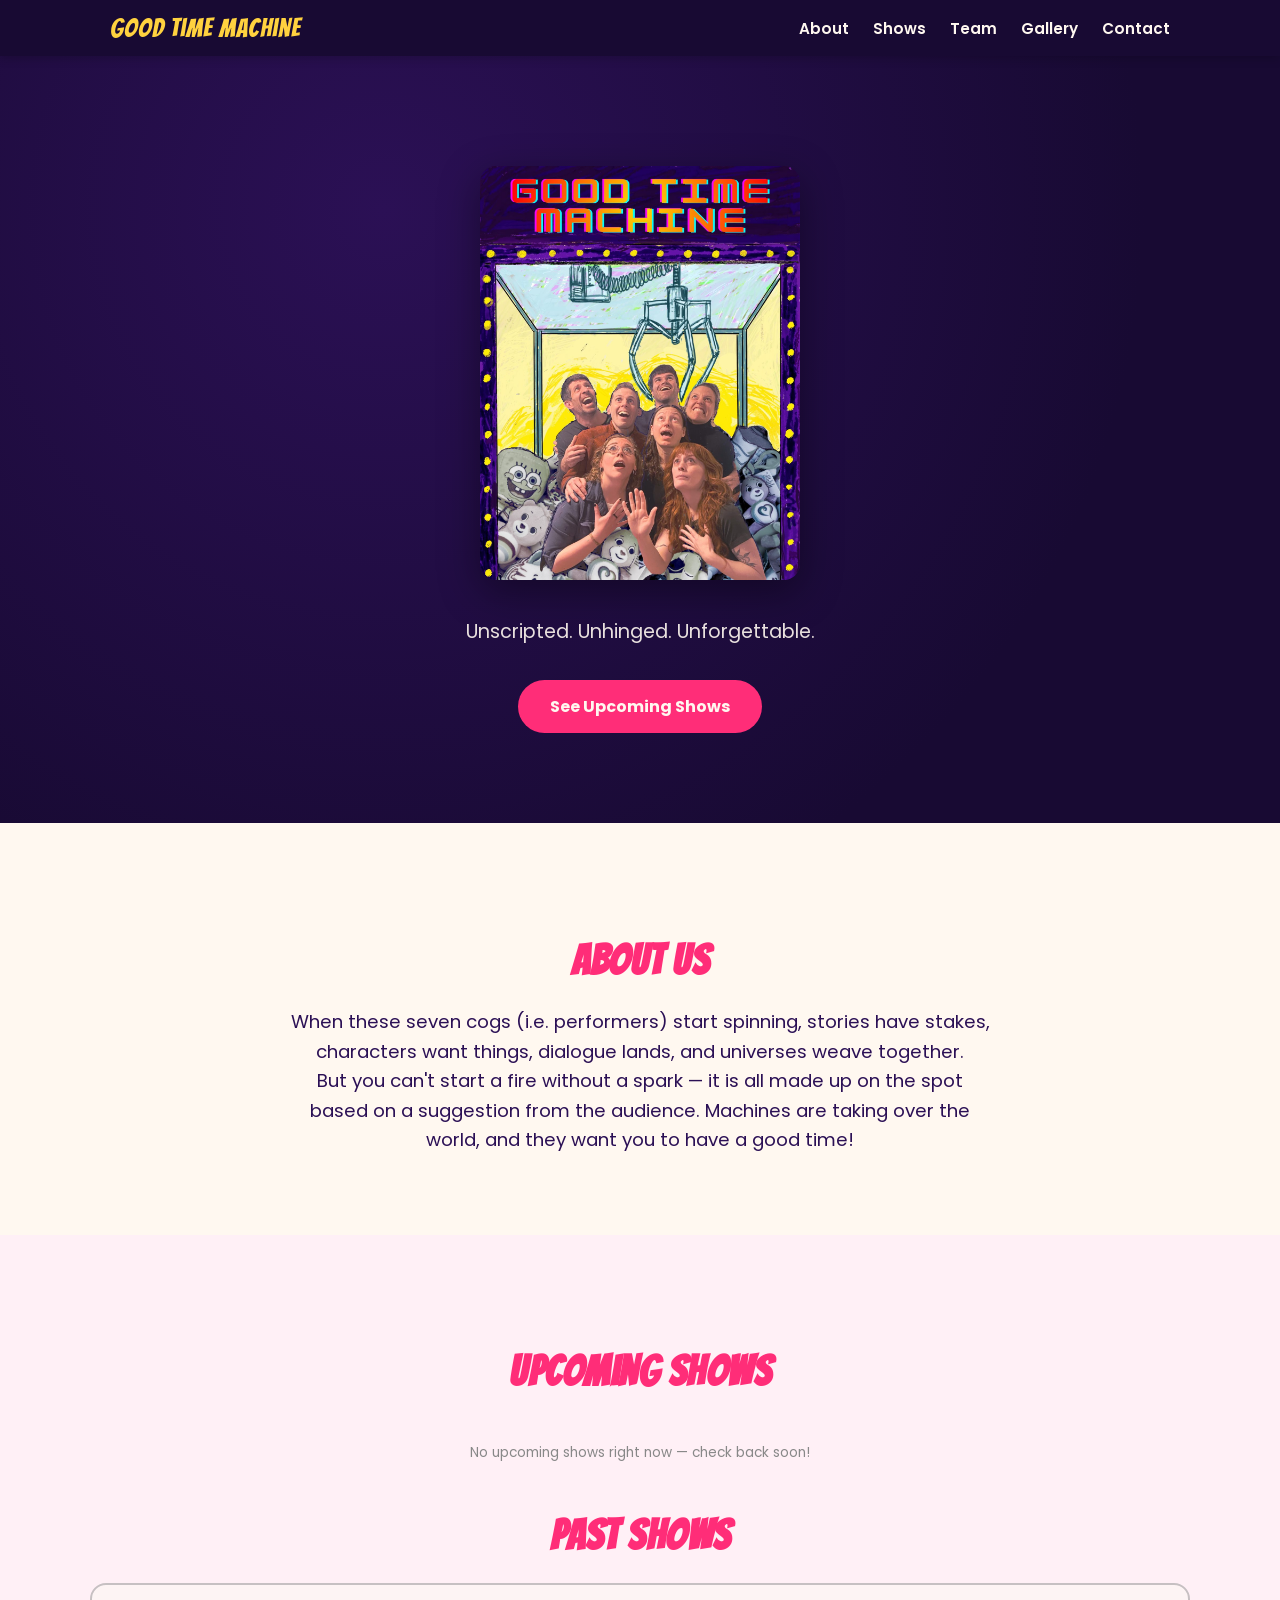
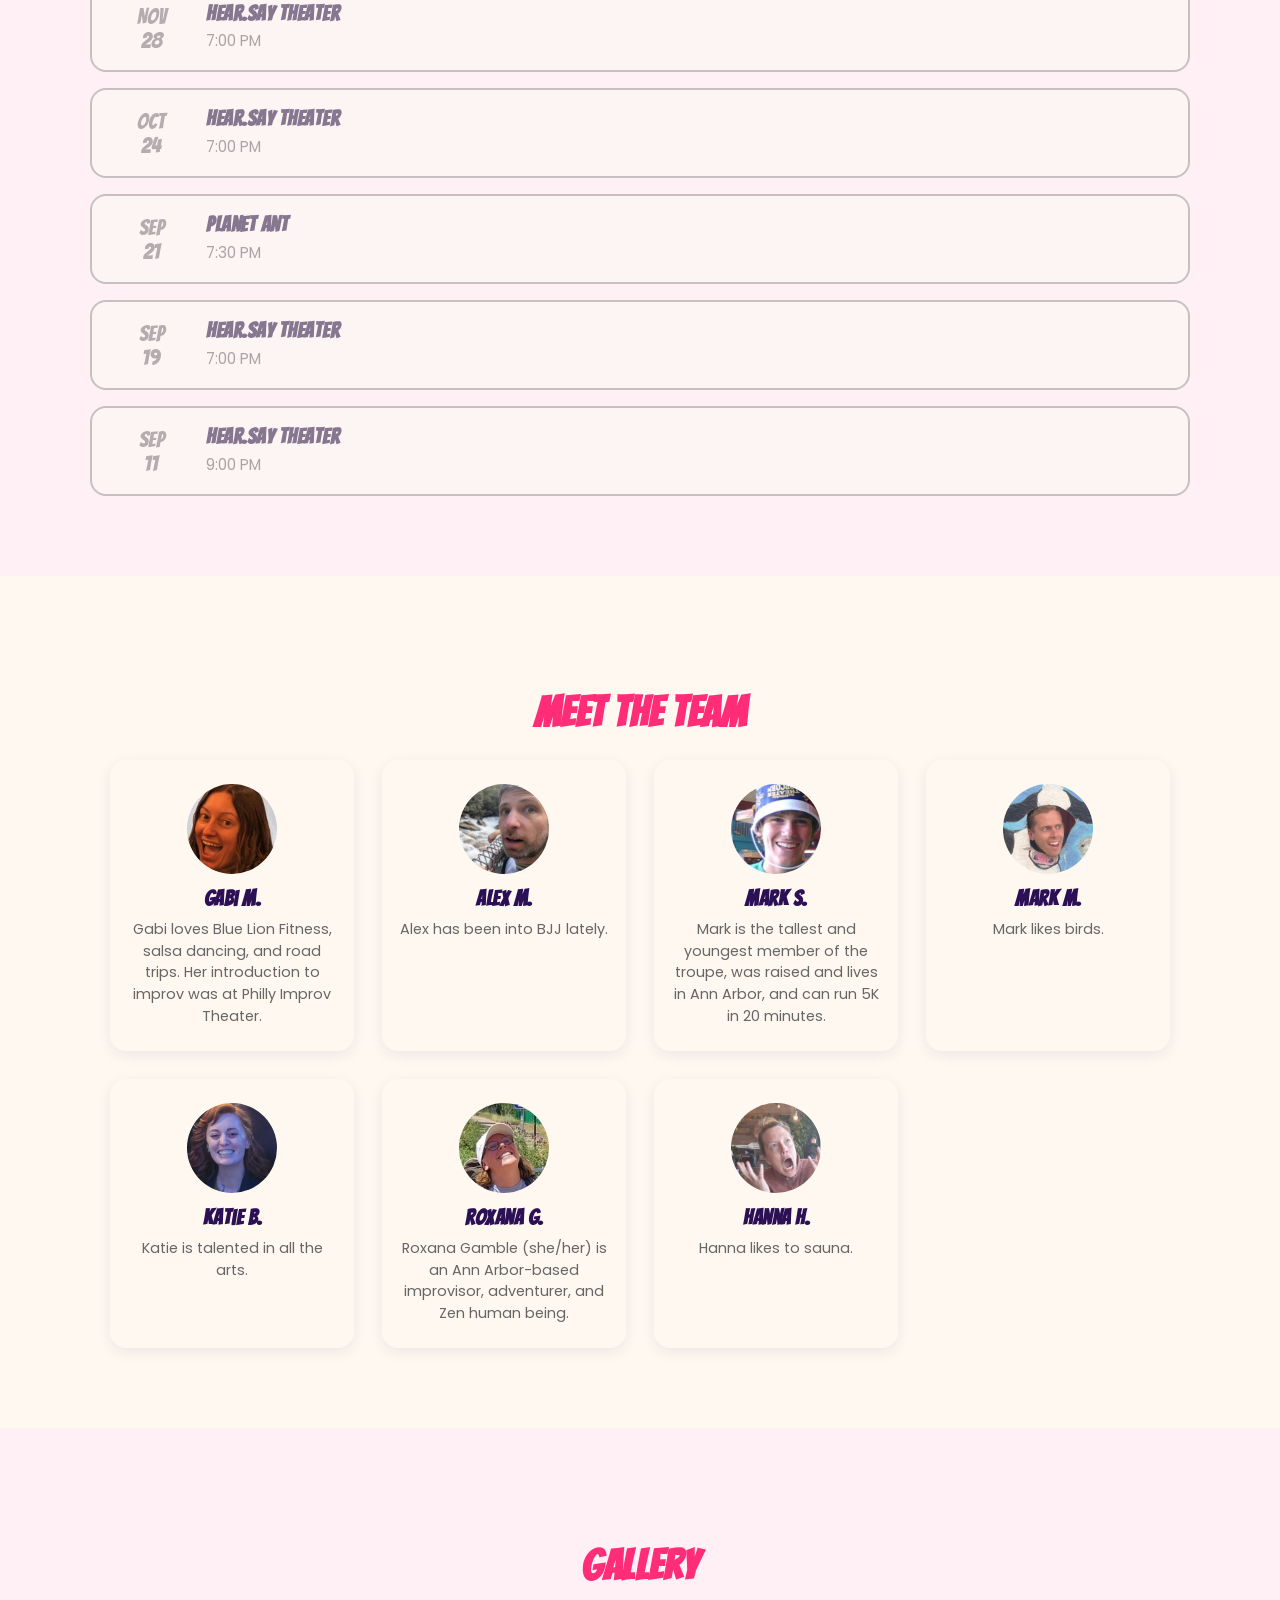
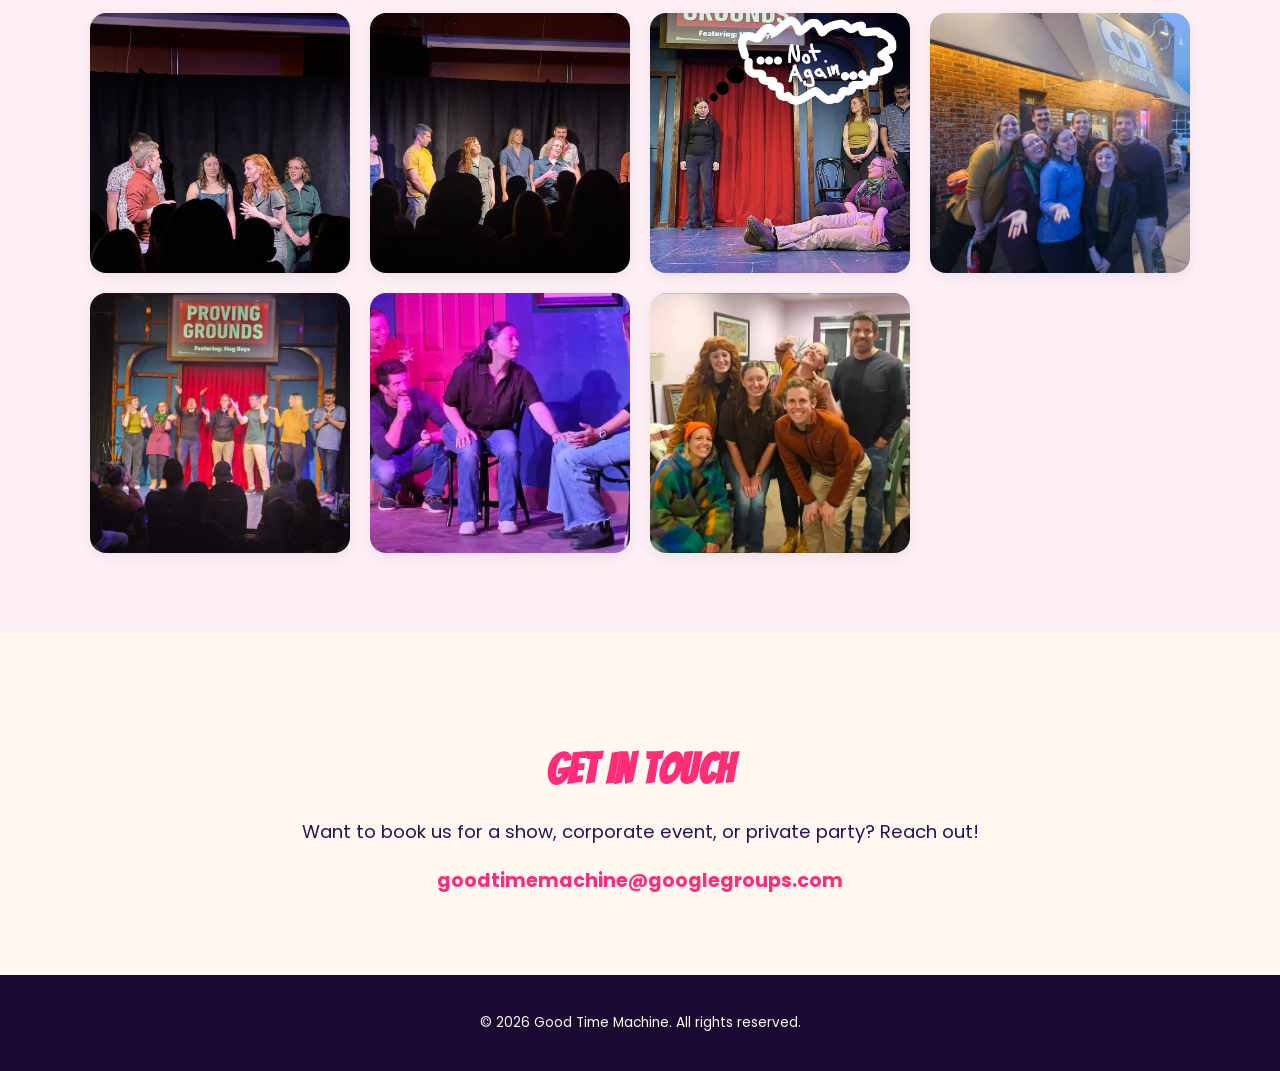
==== commit 139940ad: "Add Nov 28 show at Hear.Say Theater Co-Authored-By: Claude Sonnet 5.5 <noreply@anthropic.com>" ====
--- a/index.html
+++ b/index.html
@@ -82,6 +82,13 @@
         <p>7:00 PM</p>
       </div>
       <a href="https://www.crowdwork.com/e/saturday-night-improv-double-header?date=2026-10-24T19:00:00" class="btn btn-small" target="_blank" rel="noopener">Get Tickets</a>
+    </li>
+    <li class="show-card" data-datetime="2026-11-28T19:00:00">
+      <div class="show-date">NOV<br>28</div>
+      <div class="show-info">
+        <h3>Hear.Say Theater</h3>
+        <p>7:00 PM</p>
+      </div>
     </li>
   </ul>
   <p class="section-note" id="noUpcomingNote" hidden>No upcoming shows right now — check back soon!</p>
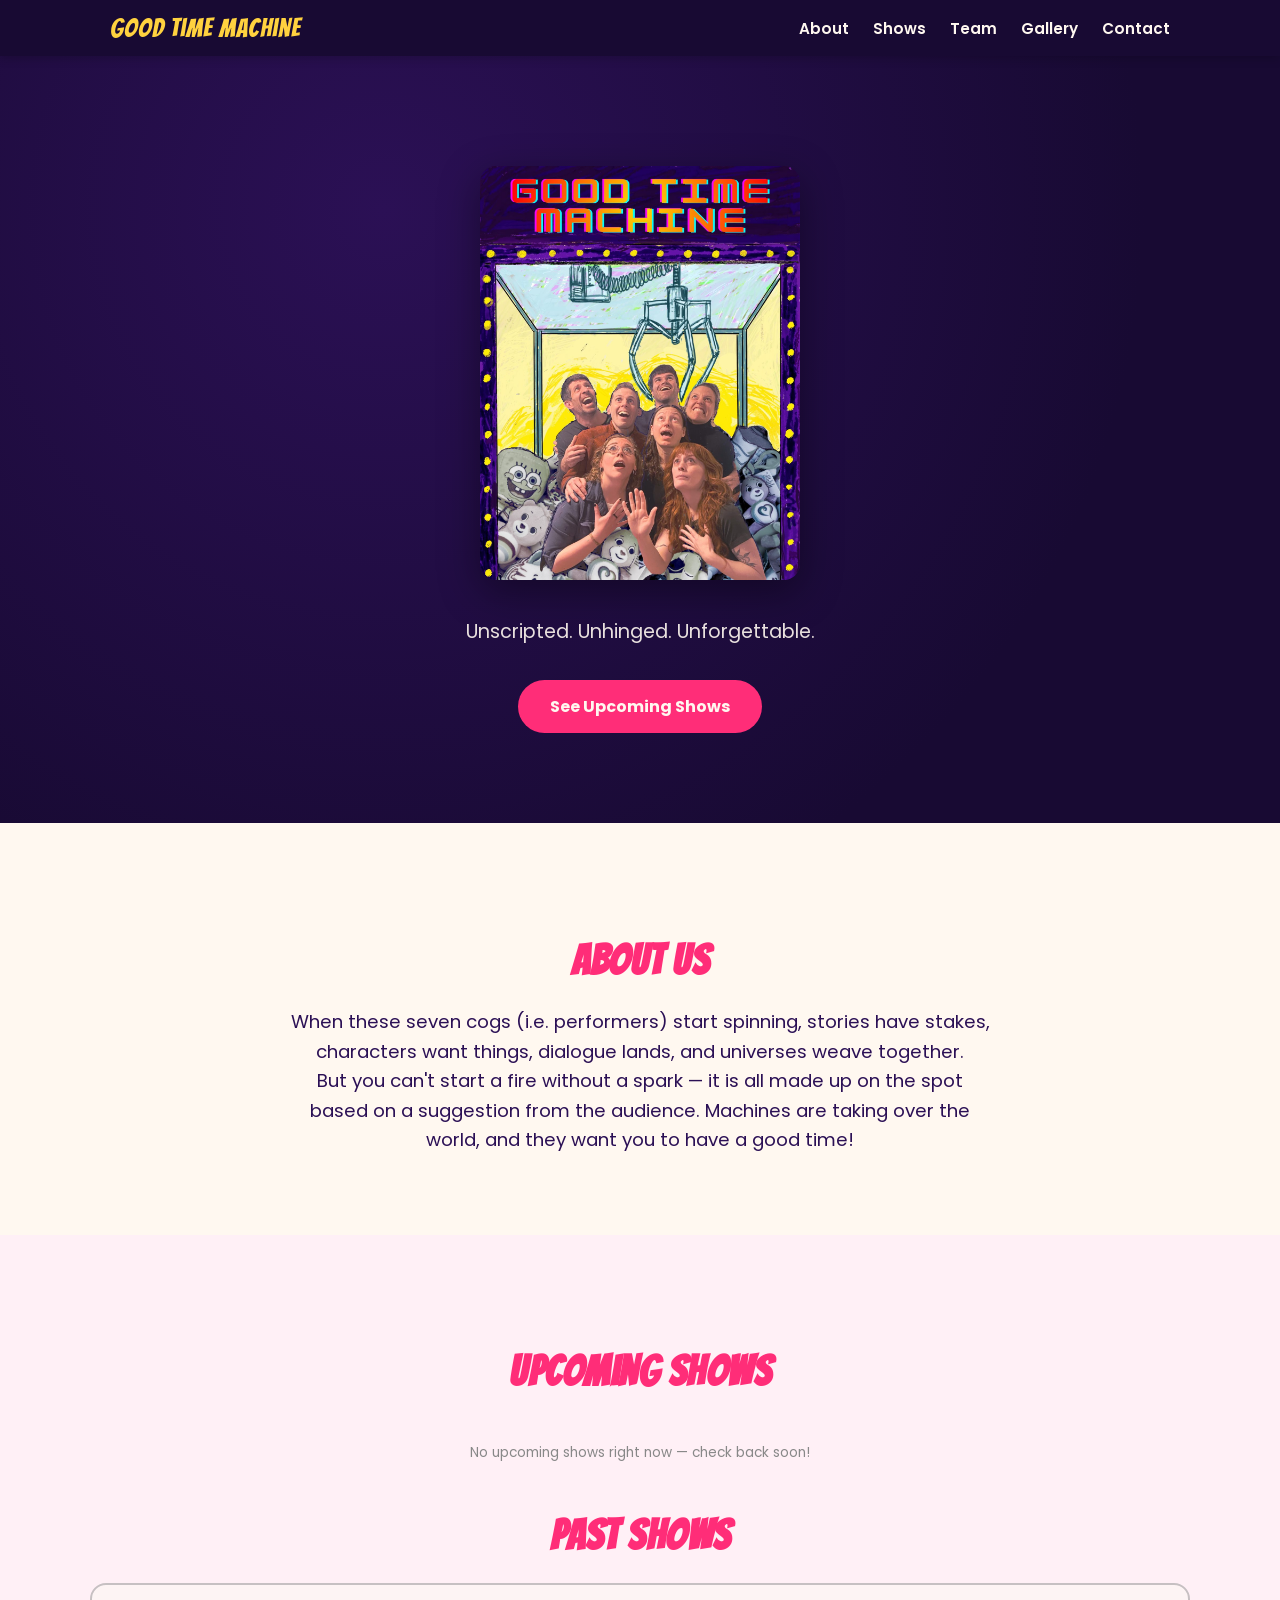
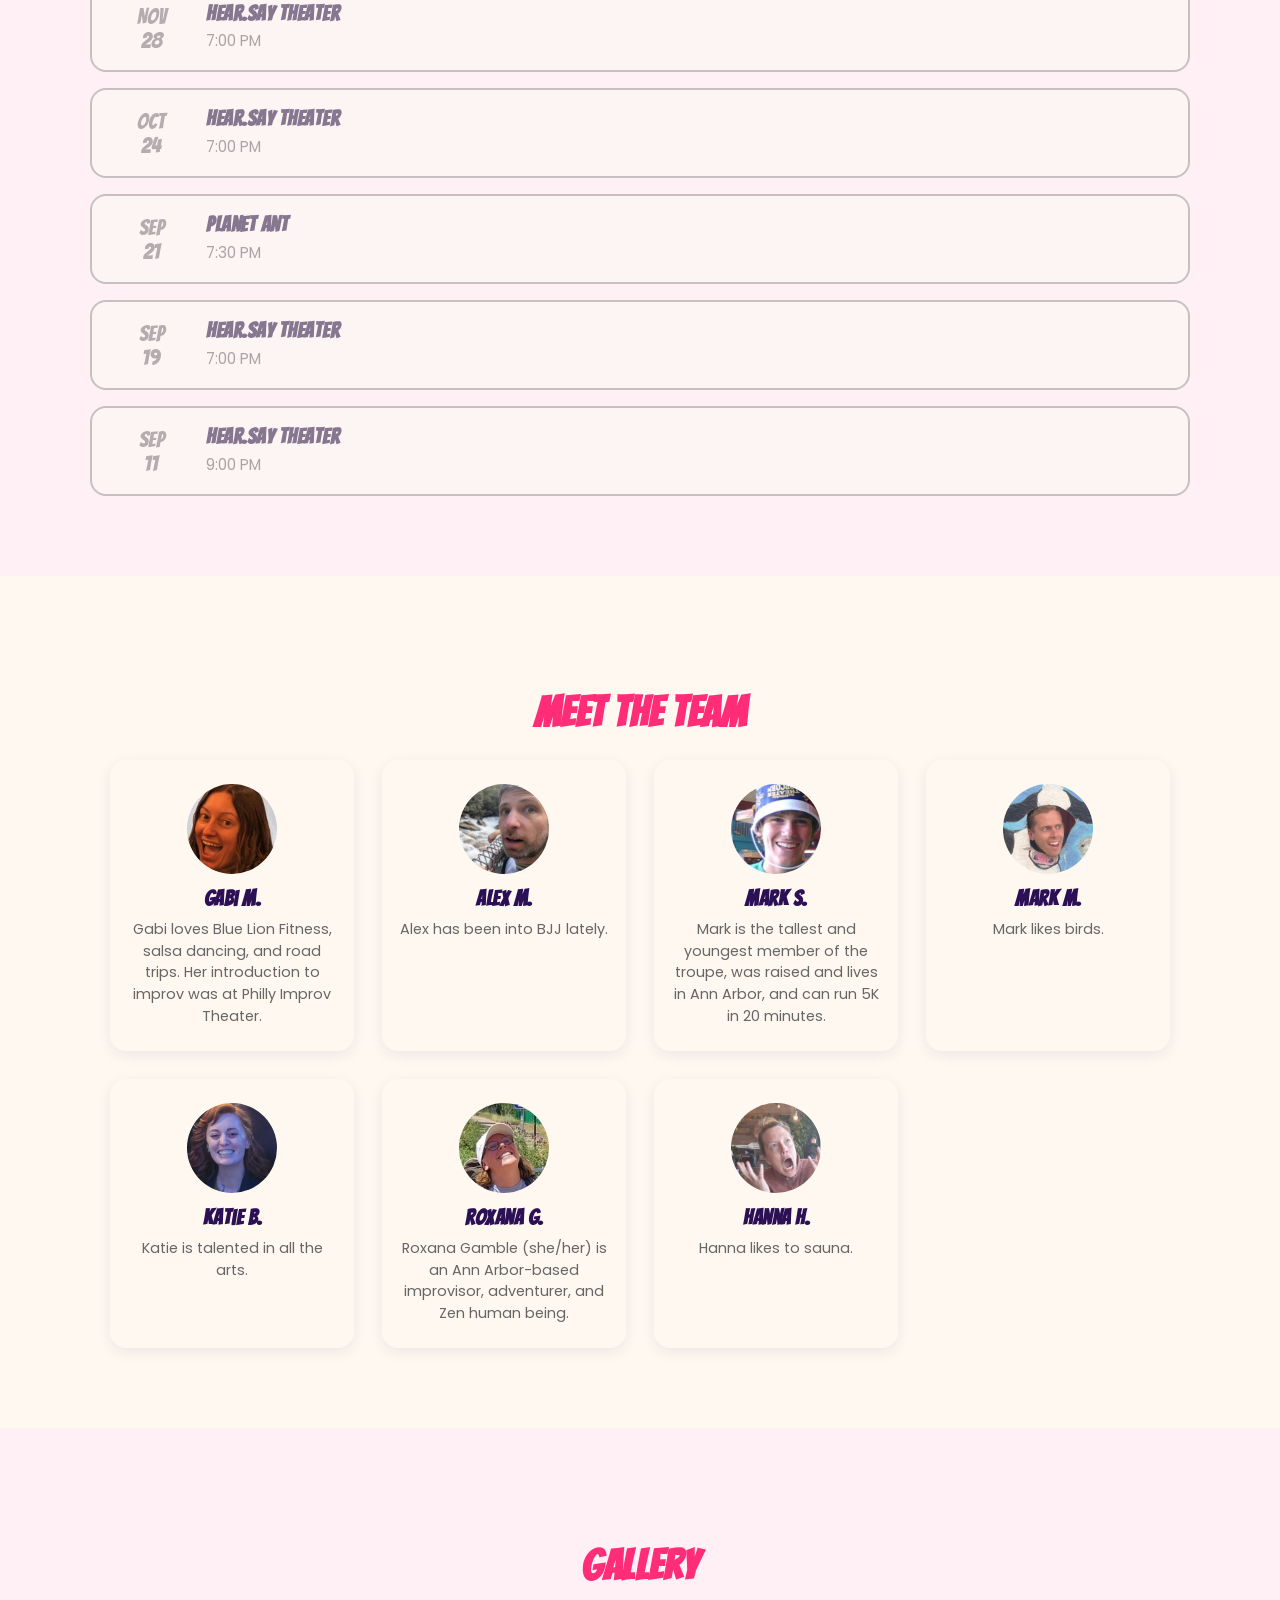
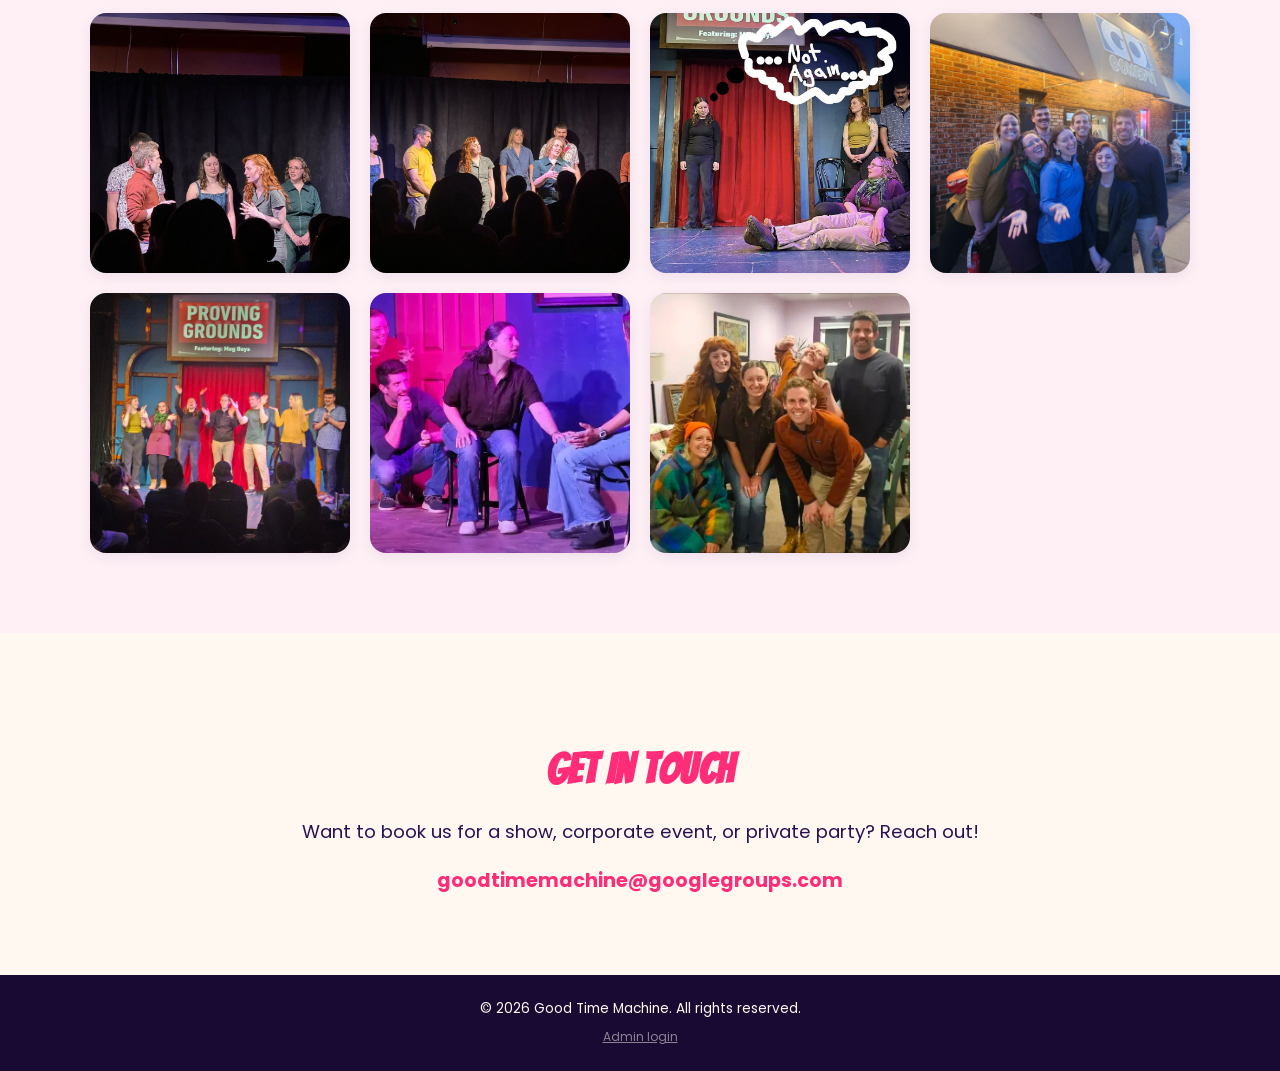
==== commit 950f316c: "Add small admin login link to footer Co-Authored-By: Claude Sonnet 5.5 <noreply@anthropic.com>" ====
--- a/index.html
+++ b/index.html
@@ -50,48 +50,9 @@
 
 <section id="shows" class="section alt">
   <h2>Upcoming Shows</h2>
-  <ul class="shows-list" id="upcomingShowsList">
-    <li class="show-card" data-datetime="2026-09-11T21:00:00">
-      <div class="show-date">SEP<br>11</div>
-      <div class="show-info">
-        <h3>Hear.Say Theater</h3>
-        <p>9:00 PM</p>
-      </div>
-      <a href="https://www.crowdwork.com/e/club-mug" class="btn btn-small" target="_blank" rel="noopener">Get Tickets</a>
-    </li>
-    <li class="show-card" data-datetime="2026-09-19T19:00:00">
-      <div class="show-date">SEP<br>19</div>
-      <div class="show-info">
-        <h3>Hear.Say Theater</h3>
-        <p>7:00 PM</p>
-      </div>
-      <a href="https://www.crowdwork.com/e/saturday-night-improv-double-header" class="btn btn-small" target="_blank" rel="noopener">Get Tickets</a>
-    </li>
-    <li class="show-card" data-datetime="2026-09-21T19:30:00">
-      <div class="show-date">SEP<br>21</div>
-      <div class="show-info">
-        <h3>Planet Ant</h3>
-        <p>7:30 PM</p>
-      </div>
-      <a href="https://www.crowdwork.com/e/improv-l-monday-night-improv-w-the-planet-ant-home-team?date=2026-09-21T19:30:00" class="btn btn-small" target="_blank" rel="noopener">Get Tickets</a>
-    </li>
-    <li class="show-card" data-datetime="2026-10-24T19:00:00">
-      <div class="show-date">OCT<br>24</div>
-      <div class="show-info">
-        <h3>Hear.Say Theater</h3>
-        <p>7:00 PM</p>
-      </div>
-      <a href="https://www.crowdwork.com/e/saturday-night-improv-double-header?date=2026-10-24T19:00:00" class="btn btn-small" target="_blank" rel="noopener">Get Tickets</a>
-    </li>
-    <li class="show-card" data-datetime="2026-11-28T19:00:00">
-      <div class="show-date">NOV<br>28</div>
-      <div class="show-info">
-        <h3>Hear.Say Theater</h3>
-        <p>7:00 PM</p>
-      </div>
-    </li>
-  </ul>
+  <ul class="shows-list" id="upcomingShowsList"></ul>
   <p class="section-note" id="noUpcomingNote" hidden>No upcoming shows right now — check back soon!</p>
+  <p class="section-note" id="showsError" hidden>Couldn't load the show schedule. Please try again later.</p>
 
   <h2 class="past-shows-heading" id="pastShowsHeading" hidden>Past Shows</h2>
   <ul class="shows-list past-shows-list" id="pastShowsList"></ul>
@@ -183,6 +144,7 @@
 
 <footer class="site-footer">
   <p>&copy; <span id="year"></span> Good Time Machine. All rights reserved.</p>
+  <p><a href="admin.html" class="admin-link">Admin login</a></p>
 </footer>
 
 <script src="script.js"></script>
--- a/styles.css
+++ b/styles.css
@@ -362,6 +362,18 @@
   padding: 24px;
   font-size: 0.85rem;
 }
+
+.site-footer p { margin: 0; }
+.site-footer p + p { margin-top: 8px; }
+
+.admin-link {
+  font-size: 0.75rem;
+  color: var(--white);
+  opacity: 0.5;
+  text-decoration: underline;
+}
+
+.admin-link:hover { opacity: 1; }
 
 /* Mobile */
 @media (max-width: 720px) {
